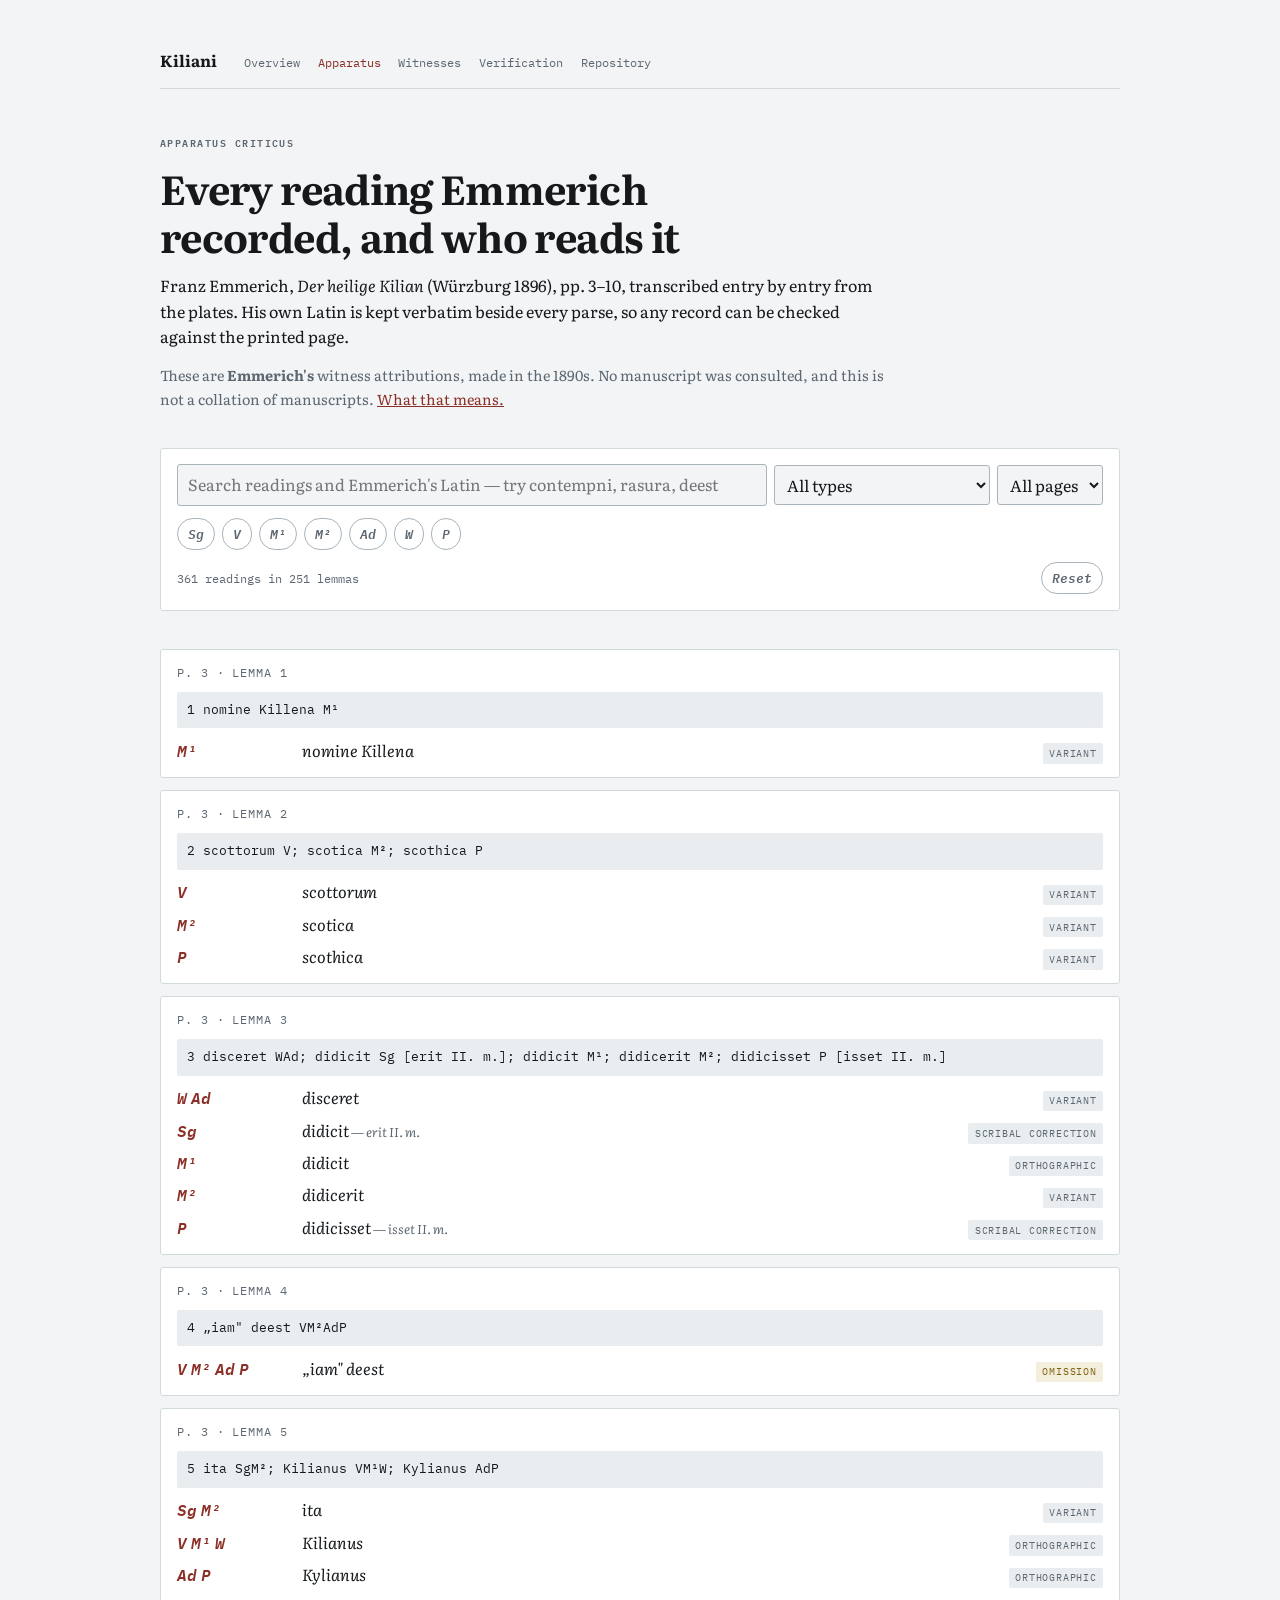
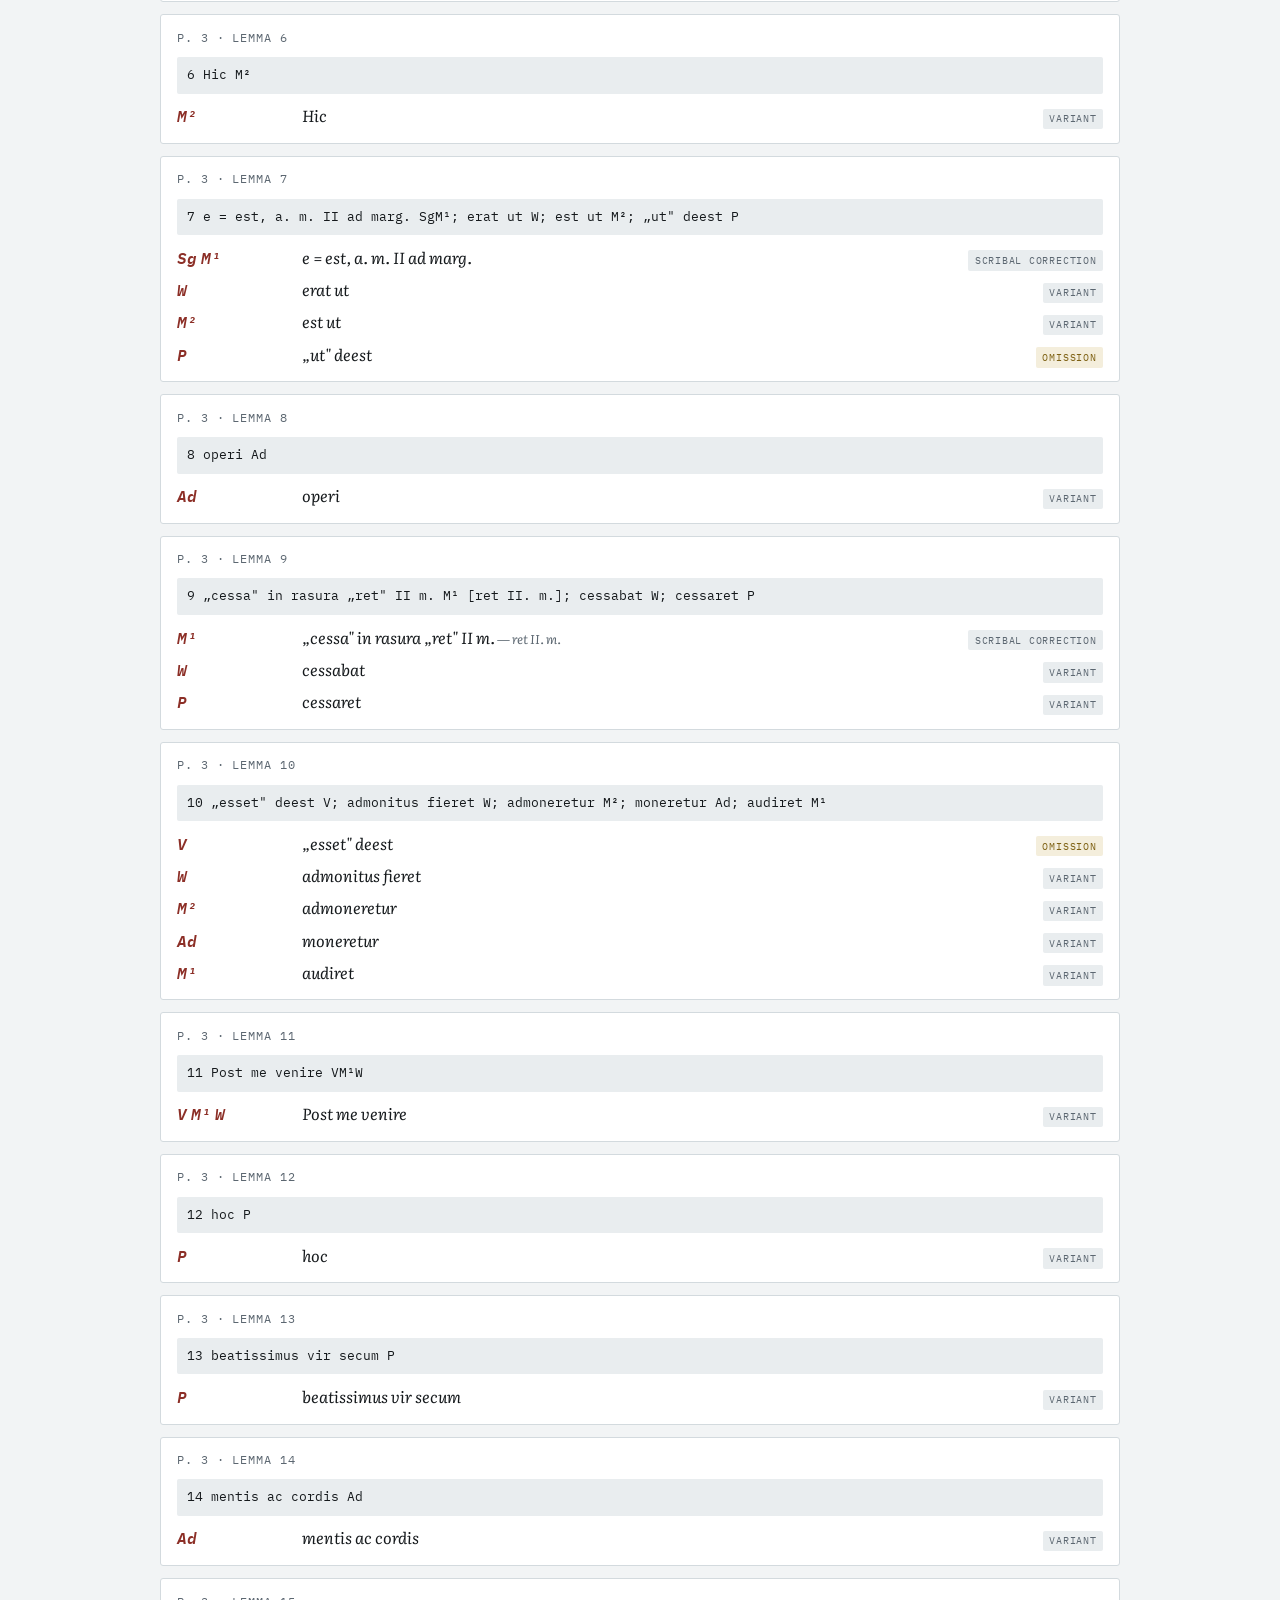
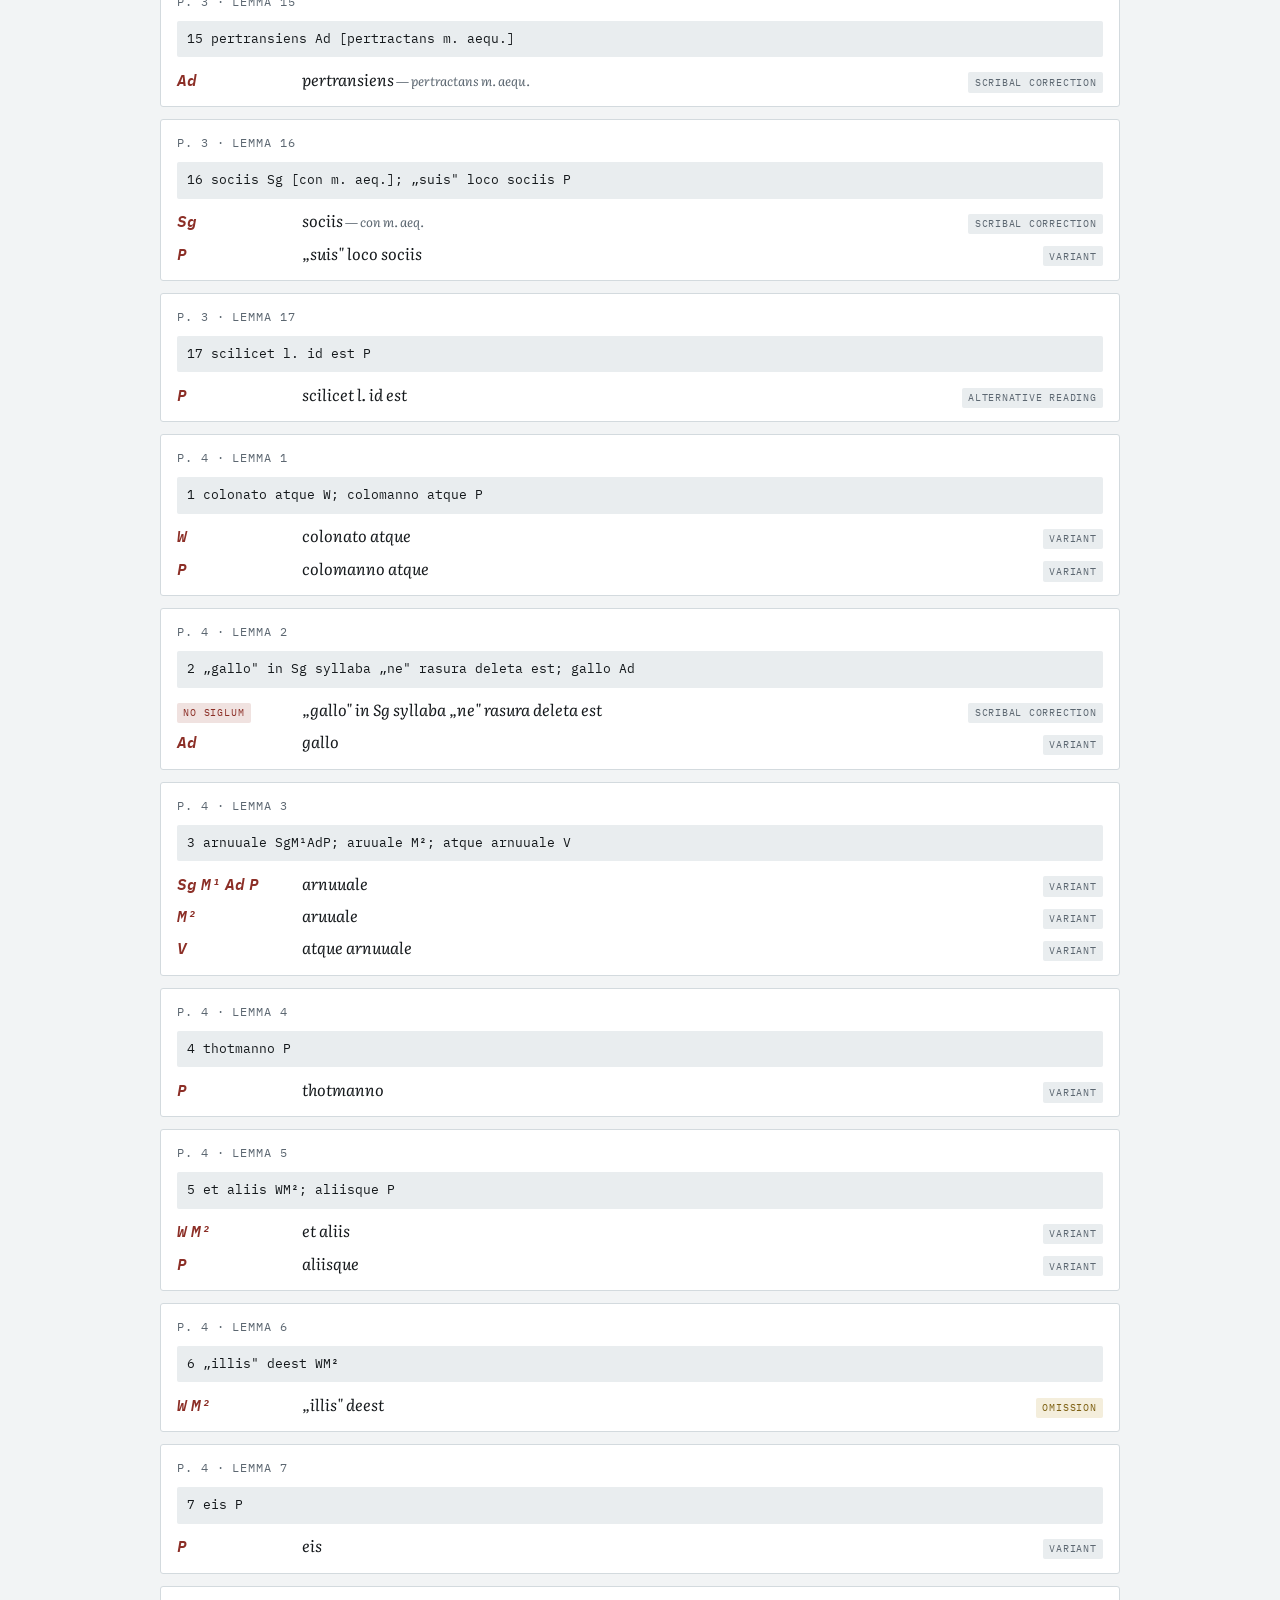
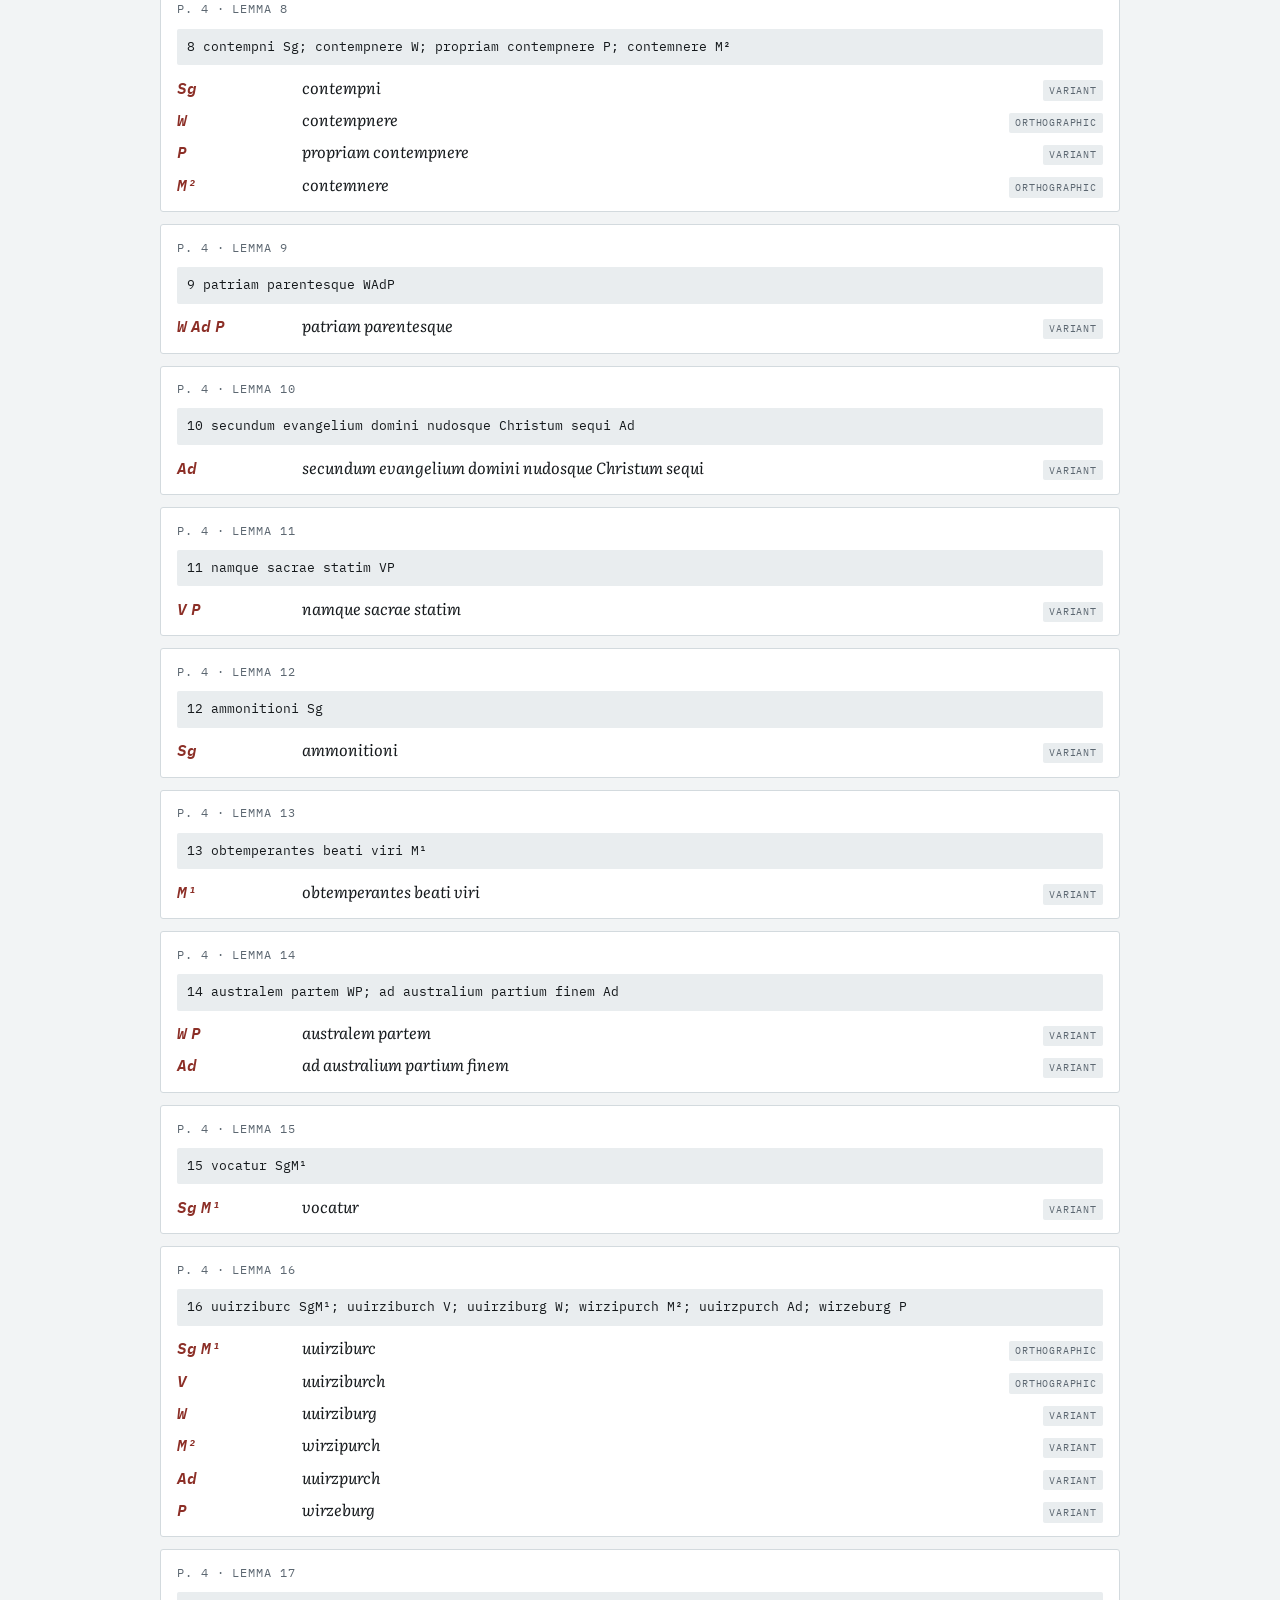
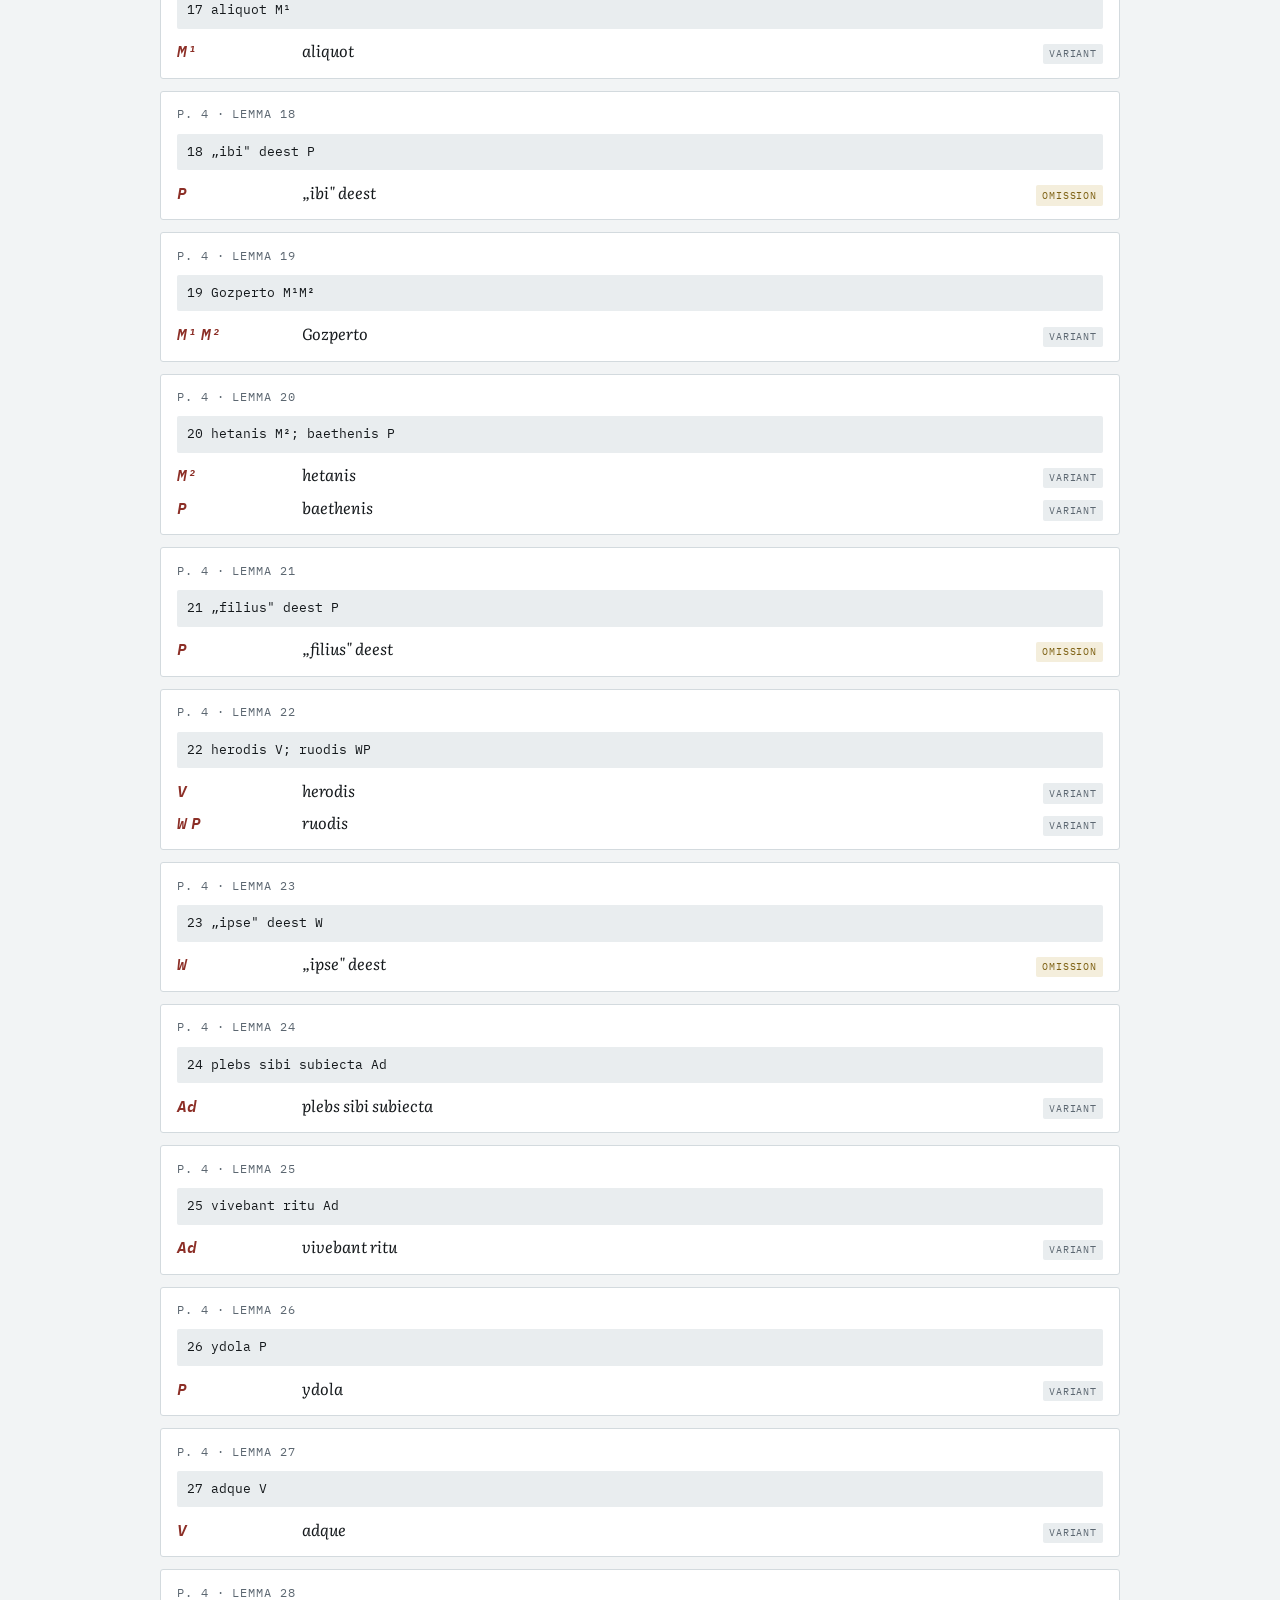
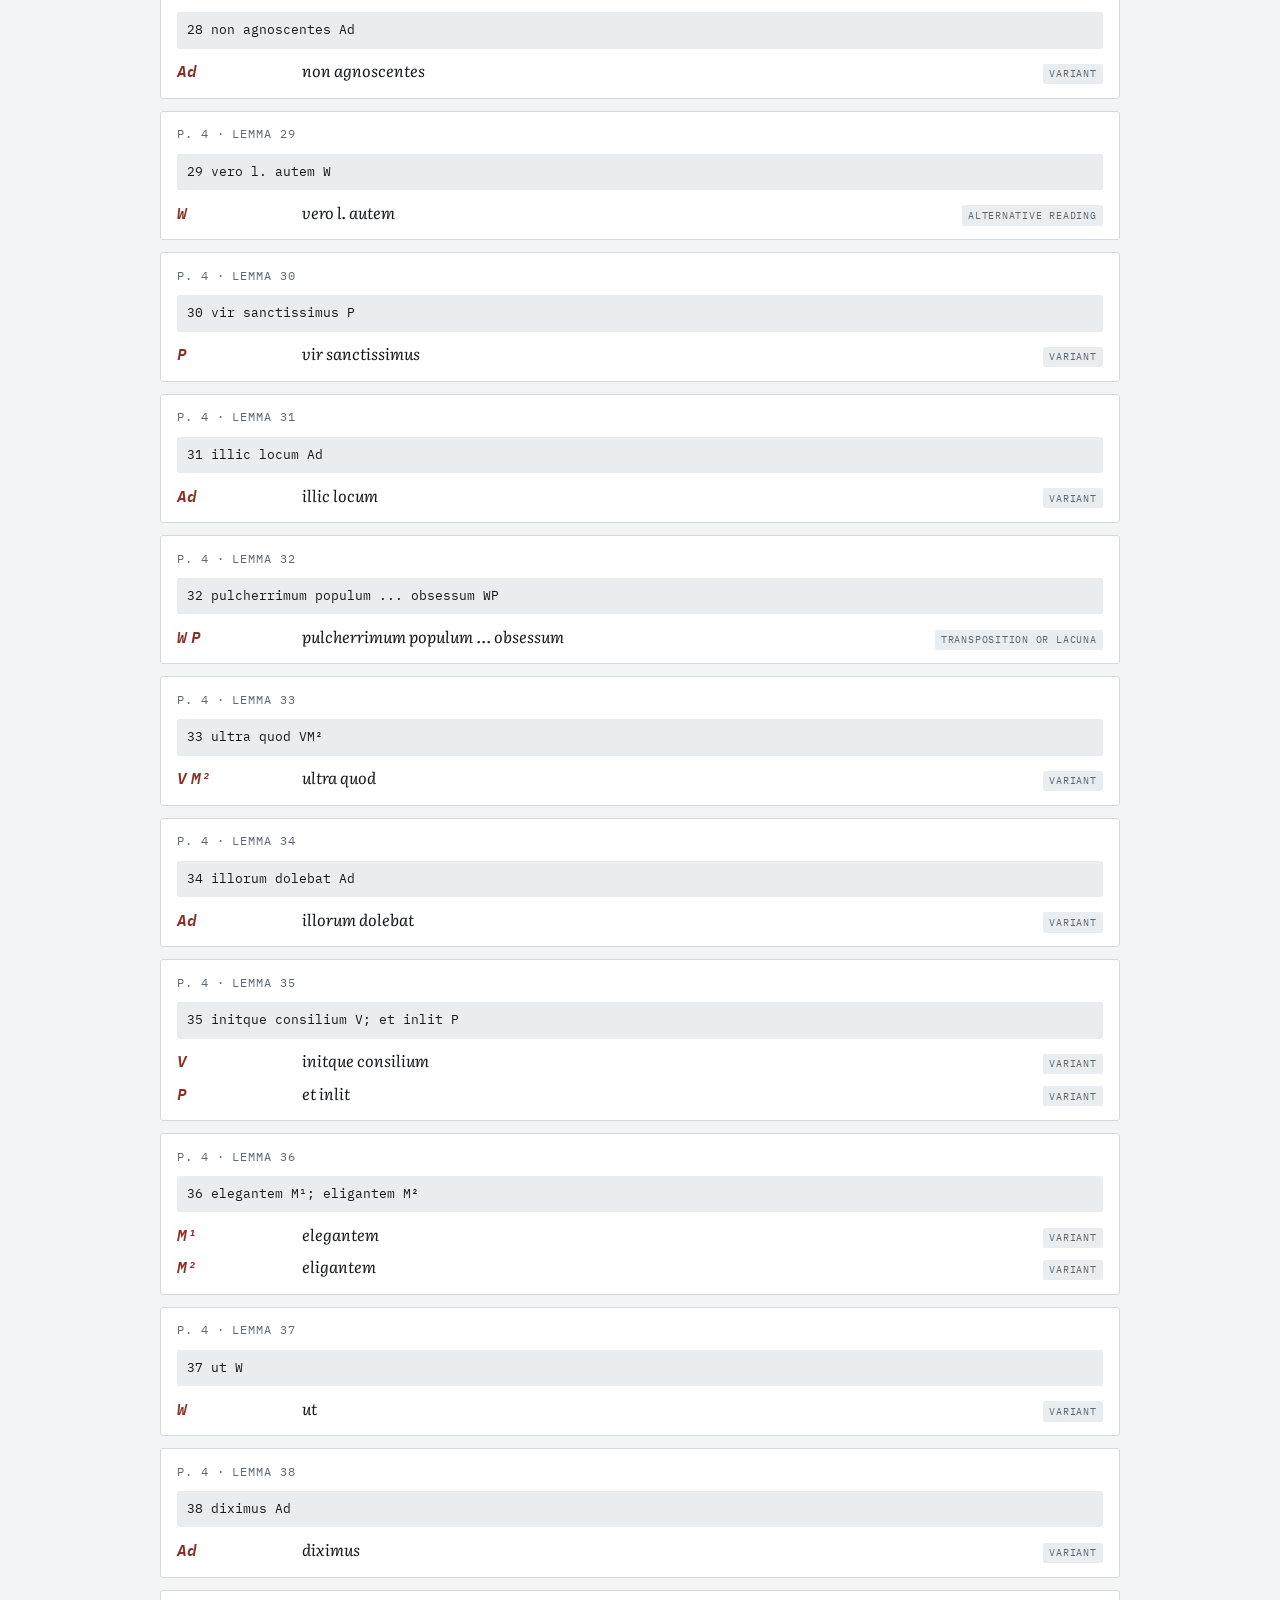
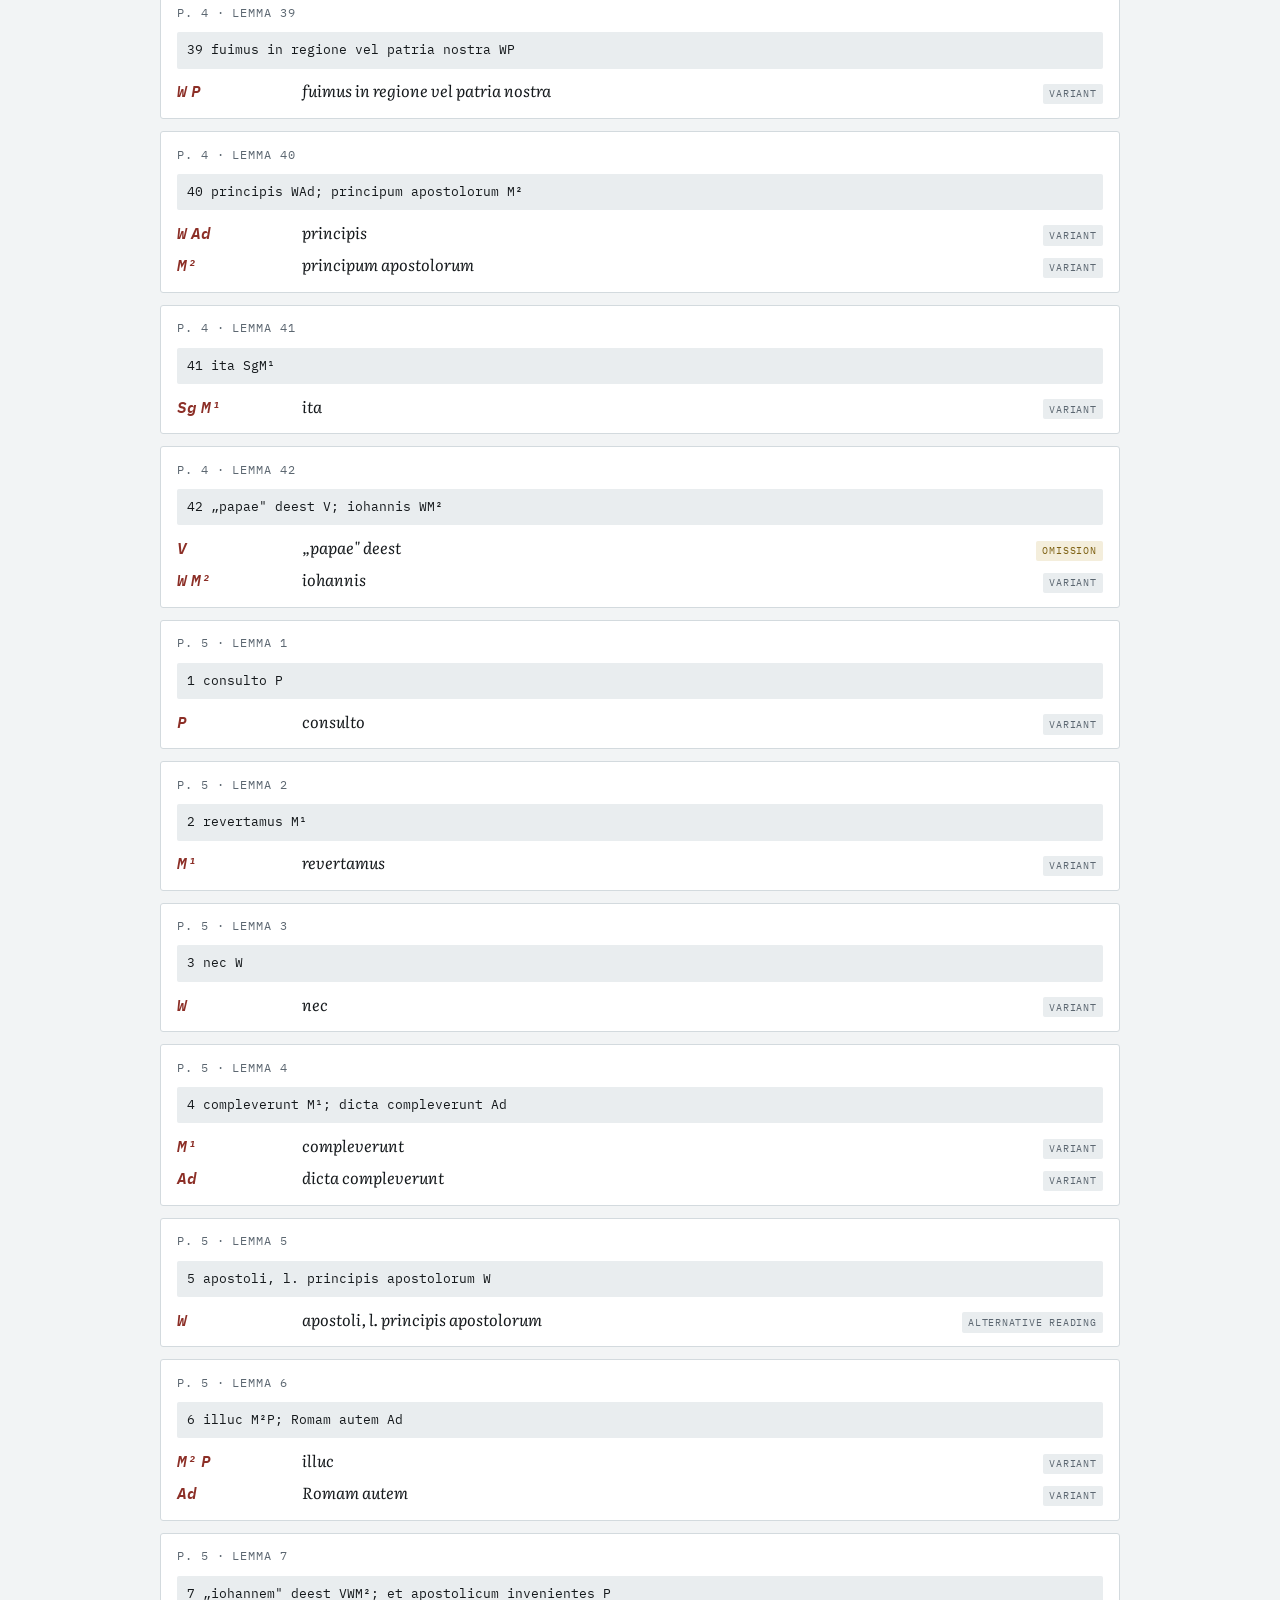
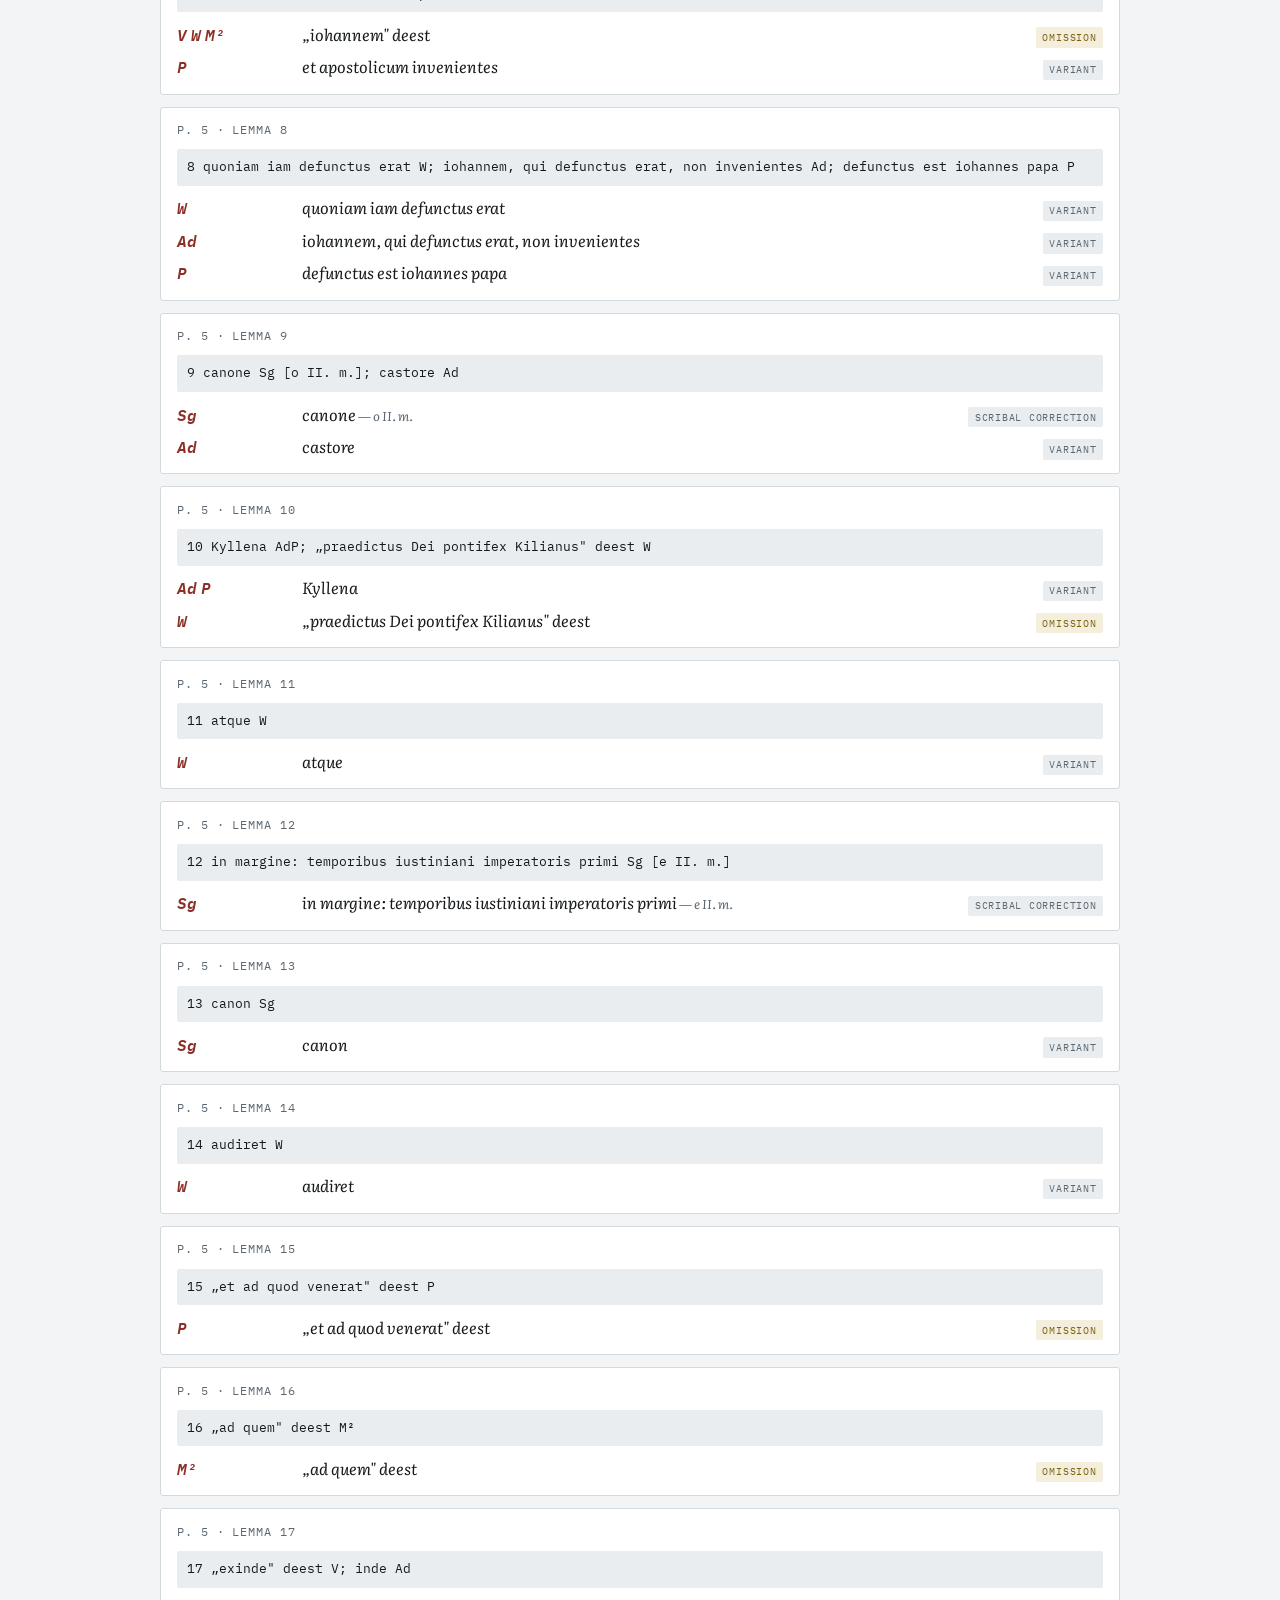
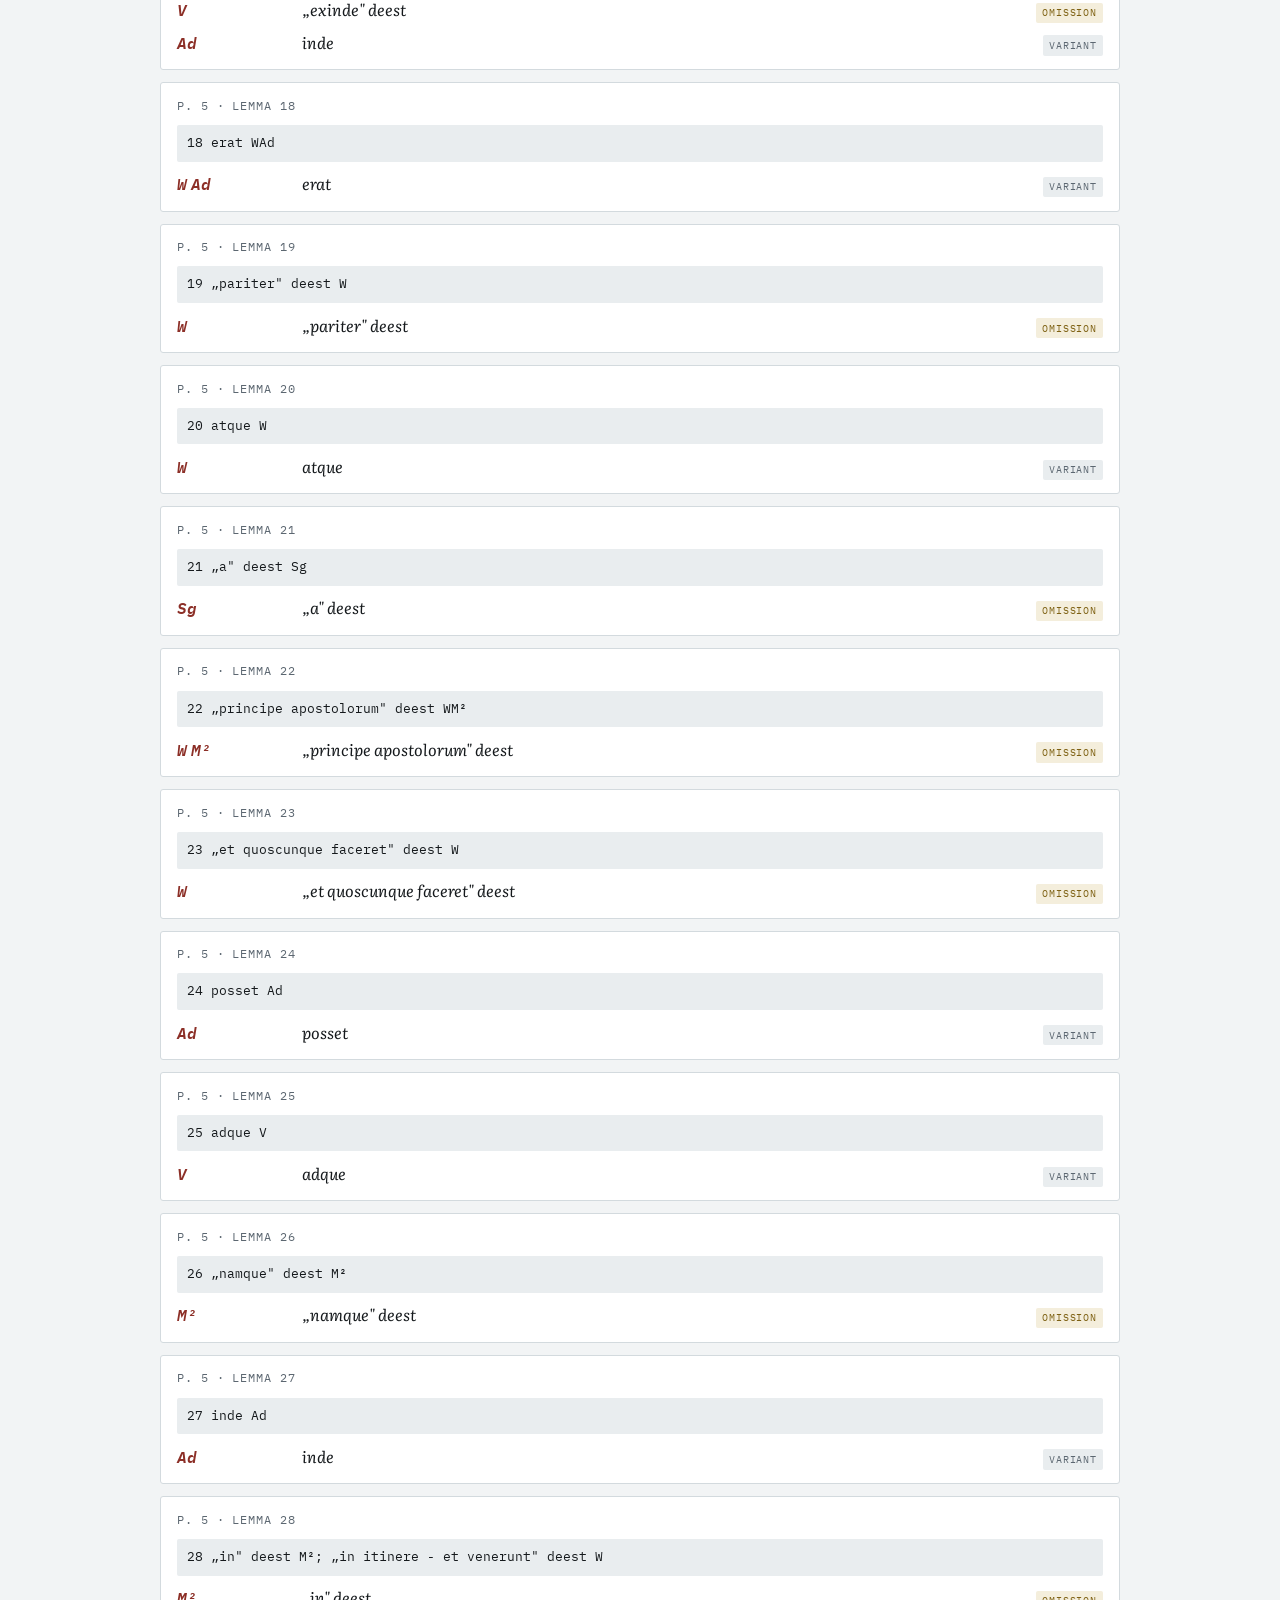
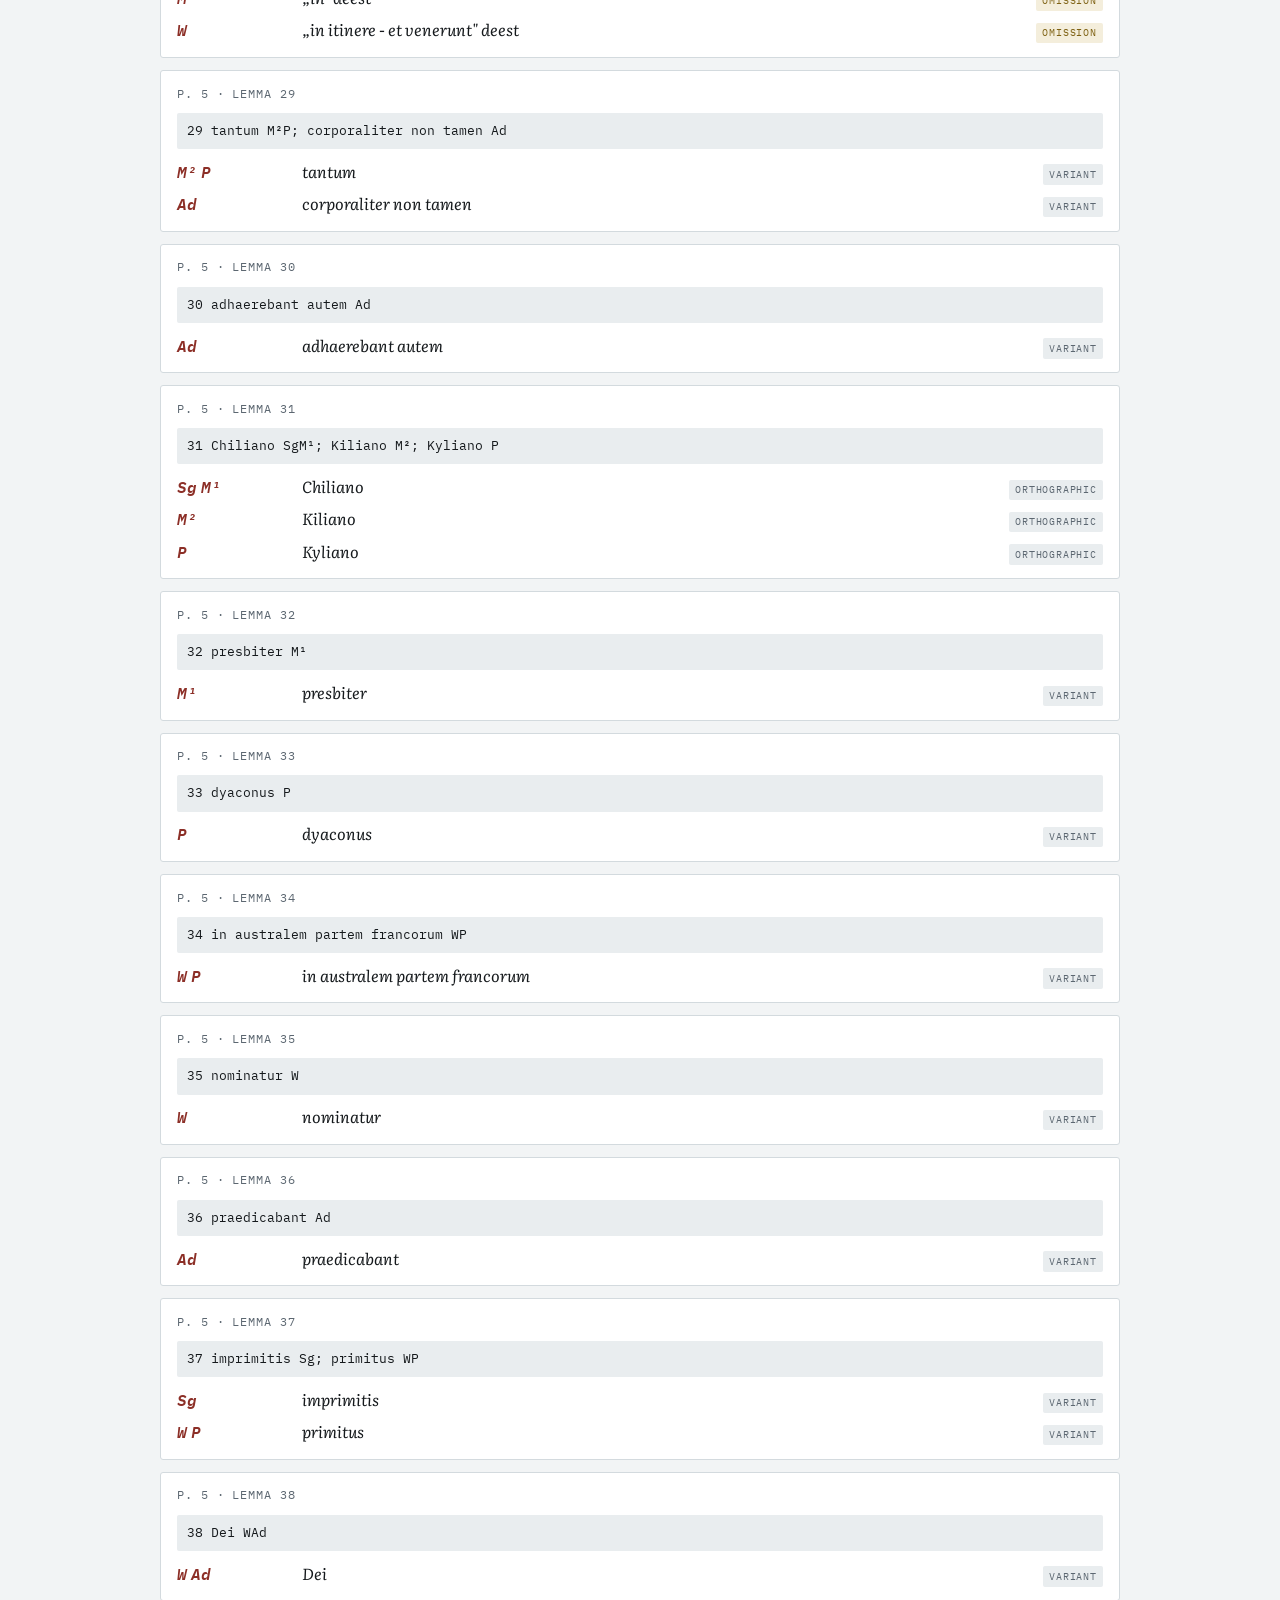
==== docs/collation.html @ cd892b12 "Add a GitHub Pages site: the apparatus as an instrument, not a file docs/ is a static site, no build" ====
<!doctype html>
<html lang="en"><head>
<meta charset="utf-8">
<meta name="viewport" content="width=device-width,initial-scale=1,viewport-fit=cover">
<link rel="stylesheet" href="https://fonts.googleapis.com/css2?family=Literata:ital,opsz,wght@0,7..72,400;0,7..72,600;0,7..72,700;1,7..72,400;1,7..72,600&family=IBM+Plex+Mono:ital,wght@0,400;0,500;0,600;1,400&display=swap">
<link rel="stylesheet" href="assets/kiliani.css">
<title>Apparatus criticus — Passio minor Kiliani</title>
<meta name="description" content="Emmerich's 1896 apparatus to the Passio minor Kiliani: 251 lemma entries and 361 readings, searchable and filterable by witness.">
<style>
  .lemma{background:var(--surface);border:1px solid var(--rule);border-radius:3px;
    padding:.85rem 1rem;display:flex;flex-direction:column;gap:.6rem;min-width:0}
  .lemma > .head{display:flex;flex-wrap:wrap;gap:.5rem 1rem;align-items:baseline}
  .loc{font-family:var(--mono);font-size:.72rem;letter-spacing:.08em;text-transform:uppercase;
    color:var(--muted);white-space:nowrap}
  .verbatim{font-family:var(--mono);font-size:.8rem;line-height:1.6;background:var(--sunk);
    padding:.5rem .65rem;border-radius:2px;overflow-x:auto;white-space:pre-wrap;word-break:break-word}
  .rdgs{display:flex;flex-direction:column;gap:.4rem}
  .rdg{display:grid;grid-template-columns:7rem 1fr auto;gap:.3rem .8rem;align-items:baseline;min-width:0}
  @media (max-width:560px){.rdg{grid-template-columns:1fr;gap:.15rem}}
  .rdg .w{display:flex;flex-wrap:wrap;gap:.25rem}
  .rdg .w a{text-decoration:none}
  .rdg .t{font-style:italic;min-width:0;overflow-wrap:anywhere}
  .badge{font-family:var(--mono);font-size:.6rem;letter-spacing:.08em;text-transform:uppercase;
    padding:.15rem .4rem;border-radius:2px;background:var(--sunk);color:var(--muted);white-space:nowrap}
  .badge.omission{background:var(--open-soft);color:var(--open)}
  .badge.unparsed{background:var(--siglum-soft);color:var(--siglum)}
  .marg{font-size:.8rem;color:var(--muted);font-style:italic}
  .results{display:flex;flex-direction:column;gap:.75rem}
  .count{font-family:var(--mono);font-size:.78rem;color:var(--muted)}
  mark{background:var(--siglum-soft);color:inherit;border-radius:2px;padding:0 .1em}
  .empty{padding:2rem 0;color:var(--muted);text-align:center}
</style>
</head><body>
<div class="wrap">
<nav class="site">
  <a class="brand" href="./">Kiliani</a>
  <a href="./">Overview</a>
  <a href="collation.html" aria-current="page">Apparatus</a>
  <a href="witnesses.html">Witnesses</a>
  <a href="verification.html">Verification</a>
  <a href="https://github.com/nicholaskouns-create/Kiliani">Repository</a>
</nav>

<header class="col" style="display:flex;flex-direction:column;gap:.8rem">
  <p class="lbl">Apparatus criticus</p>
  <h1>Every reading Emmerich recorded, and who reads it</h1>
  <p>Franz Emmerich, <em>Der heilige Kilian</em> (Würzburg 1896), pp. 3–10, transcribed
     entry by entry from the plates. His own Latin is kept verbatim beside every parse,
     so any record can be checked against the printed page.</p>
  <p class="muted" style="font-size:.9rem">These are <strong>Emmerich's</strong> witness
     attributions, made in the 1890s. No manuscript was consulted, and this is not a
     collation of manuscripts. <a href="verification.html">What that means.</a></p>
</header>

<div class="controls">
  <div class="row">
    <input type="search" id="q" placeholder="Search readings and Emmerich's Latin — try contempni, rasura, deest" aria-label="Search readings">
    <select id="type" aria-label="Filter by reading type"><option value="">All types</option></select>
    <select id="page" aria-label="Filter by page"><option value="">All pages</option></select>
  </div>
  <div class="row" id="wits" role="group" aria-label="Filter by witness"></div>
  <div class="row" style="justify-content:space-between">
    <span class="count" id="count">loading…</span>
    <button class="chip" id="reset" aria-pressed="false">Reset</button>
  </div>
</div>

<section>
  <div class="results" id="out"></div>
</section>

<footer>
  <p>Sigla: <span class="sg">Sg</span> St Gallen 566 · <span class="sg">V</span> Vienna 552 ·
     <span class="sg">M¹</span> Clm 4585 · <span class="sg">M²</span> Clm 4332 ·
     <span class="sg">Ad</span> Admont 412 · <span class="sg">W</span> Würzburg M.p.th.f. 64 ·
     <span class="sg">P</span> Pommersfelden 2896.</p>
  <p>Emmerich's conventions, as written: <code>„x"</code> a quoted lemma · <em>deest</em>
     is absent from · <em>l.</em> legitur or loco · <em>II. m.</em> a second hand ·
     <em>in rasura</em> over an erasure · <em>m. aeq.</em> by a contemporary hand.</p>
  <p><a href="data/variants.json">variants.json</a> ·
     <a href="data/variants.csv">variants.csv</a> ·
     <a href="data/apparatus_tei.xml">TEI</a></p>
</footer>
</div>

<script>
const LAB={Sg:"Sg",V:"V",M1:"M¹",M2:"M²",Ad:"Ad",W:"W",P:"P"};
const ORDER=["Sg","V","M1","M2","Ad","W","P"];
const el=id=>document.getElementById(id);
let DATA=[], GROUPS=[], active=new Set();

const esc=s=>String(s??"").replace(/[&<>"]/g,c=>({"&":"&amp;","<":"&lt;",">":"&gt;",'"':"&quot;"}[c]));
function hi(s,q){ s=esc(s); if(!q) return s;
  try{ return s.replace(new RegExp("("+q.replace(/[.*+?^${}()|[\]\\]/g,"\\$&")+")","gi"),"<mark>$1</mark>"); }
  catch(e){ return s; } }

fetch("data/variants.json").then(r=>r.json()).then(d=>{
  DATA=d;
  const g=new Map();
  for(const v of d){ const k=v.page_printed+"|"+v.lemma_no;
    if(!g.has(k)) g.set(k,{page:v.page_printed,lemma:v.lemma_no,verbatim:v.verbatim,rdgs:[]});
    g.get(k).rdgs.push(v); }
  GROUPS=[...g.values()].sort((a,b)=>a.page-b.page||
    (parseInt(a.lemma)||0)-(parseInt(b.lemma)||0)||String(a.lemma).localeCompare(String(b.lemma)));

  el("wits").innerHTML=ORDER.map(w=>
    `<button class="chip" data-w="${w}" aria-pressed="false">${LAB[w]}</button>`).join("");
  const types=[...new Set(d.map(v=>v.type))].sort();
  el("type").insertAdjacentHTML("beforeend",
    types.map(t=>`<option value="${esc(t)}">${esc(t.replace(/_/g," "))}</option>`).join(""));
  const pages=[...new Set(d.map(v=>v.page_printed))].sort((a,b)=>a-b);
  el("page").insertAdjacentHTML("beforeend",
    pages.map(p=>`<option value="${p}">p. ${p}</option>`).join(""));
  render();
}).catch(e=>{ el("out").innerHTML=
  '<p class="empty">The apparatus data could not be loaded. It is still downloadable at '+
  '<a href="data/variants.json">variants.json</a>.</p>'; el("count").textContent=""; });

function matches(v,q,type,page){
  if(type && v.type!==type) return false;
  if(page && String(v.page_printed)!==page) return false;
  if(active.size && !v.witnesses.some(w=>active.has(w))) return false;
  if(q){ const h=(v.reading+" "+v.verbatim+" "+(v.marginal_note||"")).toLowerCase();
    if(!h.includes(q.toLowerCase())) return false; }
  return true;
}

function render(){
  const q=el("q").value.trim(), type=el("type").value, page=el("page").value;
  let shownR=0, out=[];
  for(const g of GROUPS){
    const keep=g.rdgs.filter(v=>matches(v,q,type,page));
    if(!keep.length) continue;
    shownR+=keep.length;
    out.push(`<article class="lemma">
      <div class="head"><span class="loc">p. ${g.page} · lemma ${esc(g.lemma)}</span></div>
      <div class="verbatim">${hi(g.verbatim,q)}</div>
      <div class="rdgs">${keep.map(v=>`
        <div class="rdg">
          <span class="w">${v.witnesses.length
            ? v.witnesses.map(w=>`<a class="sg" href="witnesses.html#${w}">${LAB[w]||w}</a>`).join("")
            : '<span class="badge unparsed">no siglum</span>'}</span>
          <span class="t">${v.reading?hi(v.reading,q):'<span class="muted">—</span>'}${
            v.marginal_note?`<span class="marg"> — ${hi(v.marginal_note,q)}</span>`:""}</span>
          <span class="badge ${esc(v.type)}">${esc(v.type.replace(/_/g," "))}</span>
        </div>`).join("")}</div>
    </article>`);
  }
  el("out").innerHTML=out.length?out.join(""):
    '<p class="empty">No reading matches those filters.</p>';
  const all = shownR===DATA.length && out.length===GROUPS.length;
  el("count").textContent = all
    ? `${DATA.length} readings in ${GROUPS.length} lemmas`
    : `${shownR} reading${shownR===1?"":"s"} in ${out.length} lemma${out.length===1?"":"s"} — of ${DATA.length} in ${GROUPS.length}`;
}

el("q").addEventListener("input",render);
el("type").addEventListener("change",render);
el("page").addEventListener("change",render);
el("wits").addEventListener("click",e=>{
  const b=e.target.closest("[data-w]"); if(!b) return;
  const w=b.dataset.w;
  if(active.has(w)){active.delete(w);b.setAttribute("aria-pressed","false");}
  else{active.add(w);b.setAttribute("aria-pressed","true");}
  render();
});
el("reset").addEventListener("click",()=>{
  el("q").value="";el("type").value="";el("page").value="";active.clear();
  document.querySelectorAll("[data-w]").forEach(b=>b.setAttribute("aria-pressed","false"));
  render();
});
</script>
</body></html>
---- docs/assets/kiliani.css ----
/* Kiliani — shared tokens.
   Slate neutrals against oxblood: a cool modern apparatus over warm old material.
   Sigla carry the accent wherever they appear, so a manuscript always reads as a
   different class of token than prose. */
:root{
  --paper:#F2F4F5; --surface:#FFFFFF; --sunk:#E9EDEF;
  --ink:#15191C; --muted:#5C6771; --rule:#D3DADE; --rule-strong:#A9B4BB;
  --siglum:#8C2F27; --siglum-soft:#F0E2E0; --open:#7E6113; --open-soft:#F4EEDC;
  --serif:"Literata",Iowan Old Style,Palatino,Georgia,serif;
  --mono:"IBM Plex Mono",ui-monospace,SFMono-Regular,Menlo,Consolas,monospace;
  --gut:max(16px,env(safe-area-inset-left,0px));
  color-scheme:light;
}
@media (prefers-color-scheme:dark){:root:not([data-theme="light"]){
  --paper:#0E1215; --surface:#161C20; --sunk:#1B2328;
  --ink:#DCE3E7; --muted:#8B99A3; --rule:#263037; --rule-strong:#3A474F;
  --siglum:#E29286; --siglum-soft:#2E1E1C; --open:#D7AC48; --open-soft:#2B2414;
  color-scheme:dark}}
:root[data-theme="dark"]{
  --paper:#0E1215; --surface:#161C20; --sunk:#1B2328;
  --ink:#DCE3E7; --muted:#8B99A3; --rule:#263037; --rule-strong:#3A474F;
  --siglum:#E29286; --siglum-soft:#2E1E1C; --open:#D7AC48; --open-soft:#2B2414;
  color-scheme:dark}

*{box-sizing:border-box}
html,body{margin:0}
body{background:var(--paper);color:var(--ink);font-family:var(--serif);
  font-size:1rem;line-height:1.62;-webkit-font-smoothing:antialiased;
  padding-left:var(--gut);padding-right:max(16px,env(safe-area-inset-right,0px));
  padding-block:clamp(1.5rem,4vw,3rem)}
.wrap{max-width:60rem;margin:0 auto;display:flex;flex-direction:column;gap:2.4rem;min-width:0}
.col{max-width:46rem}
h1,h2,h3{margin:0;text-wrap:balance;line-height:1.2}
h1{font-size:clamp(1.8rem,5vw,2.5rem);font-weight:700;letter-spacing:-.016em}
h2{font-size:clamp(1.15rem,3vw,1.38rem);font-weight:600}
h3{font-size:1rem;font-weight:600}
p,ul,ol{margin:0}
a{color:var(--siglum)}
code,.mono{font-family:var(--mono);font-size:.86em}
code{background:var(--sunk);padding:.1em .34em;border-radius:2px}
.sg{font-family:var(--mono);font-weight:600;font-style:italic;color:var(--siglum);white-space:nowrap}
.lbl{font-family:var(--mono);font-size:.655rem;font-weight:600;letter-spacing:.14em;
  text-transform:uppercase;color:var(--muted)}
.num{font-variant-numeric:tabular-nums;font-family:var(--mono);font-size:.88rem}
.muted{color:var(--muted)}

nav.site{display:flex;flex-wrap:wrap;gap:.3rem 1.1rem;align-items:baseline;
  border-bottom:1px solid var(--rule);padding-bottom:.9rem;margin-bottom:.4rem}
nav.site a{font-family:var(--mono);font-size:.78rem;text-decoration:none;color:var(--muted)}
nav.site a:hover,nav.site a[aria-current]{color:var(--siglum)}
nav.site .brand{font-family:var(--serif);font-weight:700;font-size:1rem;color:var(--ink);
  margin-right:.6rem;font-style:normal}

section{display:flex;flex-direction:column;gap:1rem;min-width:0}
.scroll{overflow-x:auto;-webkit-overflow-scrolling:touch;min-width:0}
table{border-collapse:collapse;width:100%;min-width:20rem;font-size:.93rem}
th,td{text-align:left;padding:.55rem .7rem;border-bottom:1px solid var(--rule);vertical-align:top}
thead th{font-family:var(--mono);font-size:.64rem;font-weight:600;letter-spacing:.12em;
  text-transform:uppercase;color:var(--muted);border-bottom:1px solid var(--rule-strong);white-space:nowrap}
td:first-child,th:first-child{padding-left:0}
tbody tr:last-child td{border-bottom:0}

.note{background:var(--surface);border:1px solid var(--rule);border-radius:3px;
  padding:1rem 1.1rem;display:flex;flex-direction:column;gap:.7rem}
.caution{background:var(--open-soft);border:1px solid var(--open);border-left-width:3px;
  border-radius:3px;padding:1rem 1.1rem;display:flex;flex-direction:column;gap:.7rem}
.caution .lbl{color:var(--open)}

.cards{display:grid;grid-template-columns:repeat(auto-fit,minmax(15rem,1fr));gap:1rem}
.card{background:var(--surface);border:1px solid var(--rule);border-radius:3px;
  padding:1.05rem 1.1rem;display:flex;flex-direction:column;gap:.45rem;min-width:0;
  text-decoration:none;color:inherit}
.card:hover{border-color:var(--siglum)}
.card h3{color:var(--siglum)}
.card p{font-size:.9rem;color:var(--muted)}

button,select,input{font:inherit;color:inherit}
.chip{font-family:var(--mono);font-size:.8rem;font-weight:600;font-style:italic;
  padding:.3rem .62rem;border-radius:999px;border:1px solid var(--rule-strong);
  background:transparent;color:var(--muted);cursor:pointer}
.chip[aria-pressed="true"]{background:var(--siglum-soft);border-color:var(--siglum);color:var(--siglum)}
.chip:focus-visible,a:focus-visible,button:focus-visible,input:focus-visible,select:focus-visible{
  outline:2px solid var(--siglum);outline-offset:2px}
.controls{display:flex;flex-direction:column;gap:.75rem;background:var(--surface);
  border:1px solid var(--rule);border-radius:3px;padding:.95rem 1rem;position:sticky;
  top:env(safe-area-inset-top,0px);z-index:5}
.row{display:flex;flex-wrap:wrap;gap:.45rem;align-items:center;min-width:0}
input[type=search]{flex:1 1 12rem;min-width:0;padding:.42rem .6rem;border-radius:3px;
  border:1px solid var(--rule-strong);background:var(--paper)}
select{padding:.4rem .5rem;border-radius:3px;border:1px solid var(--rule-strong);background:var(--paper)}
footer{border-top:1px solid var(--rule);padding-top:1.2rem;font-size:.85rem;color:var(--muted);
  display:flex;flex-direction:column;gap:.4rem}
@media (prefers-reduced-motion:reduce){*{animation:none!important;transition:none!important}}
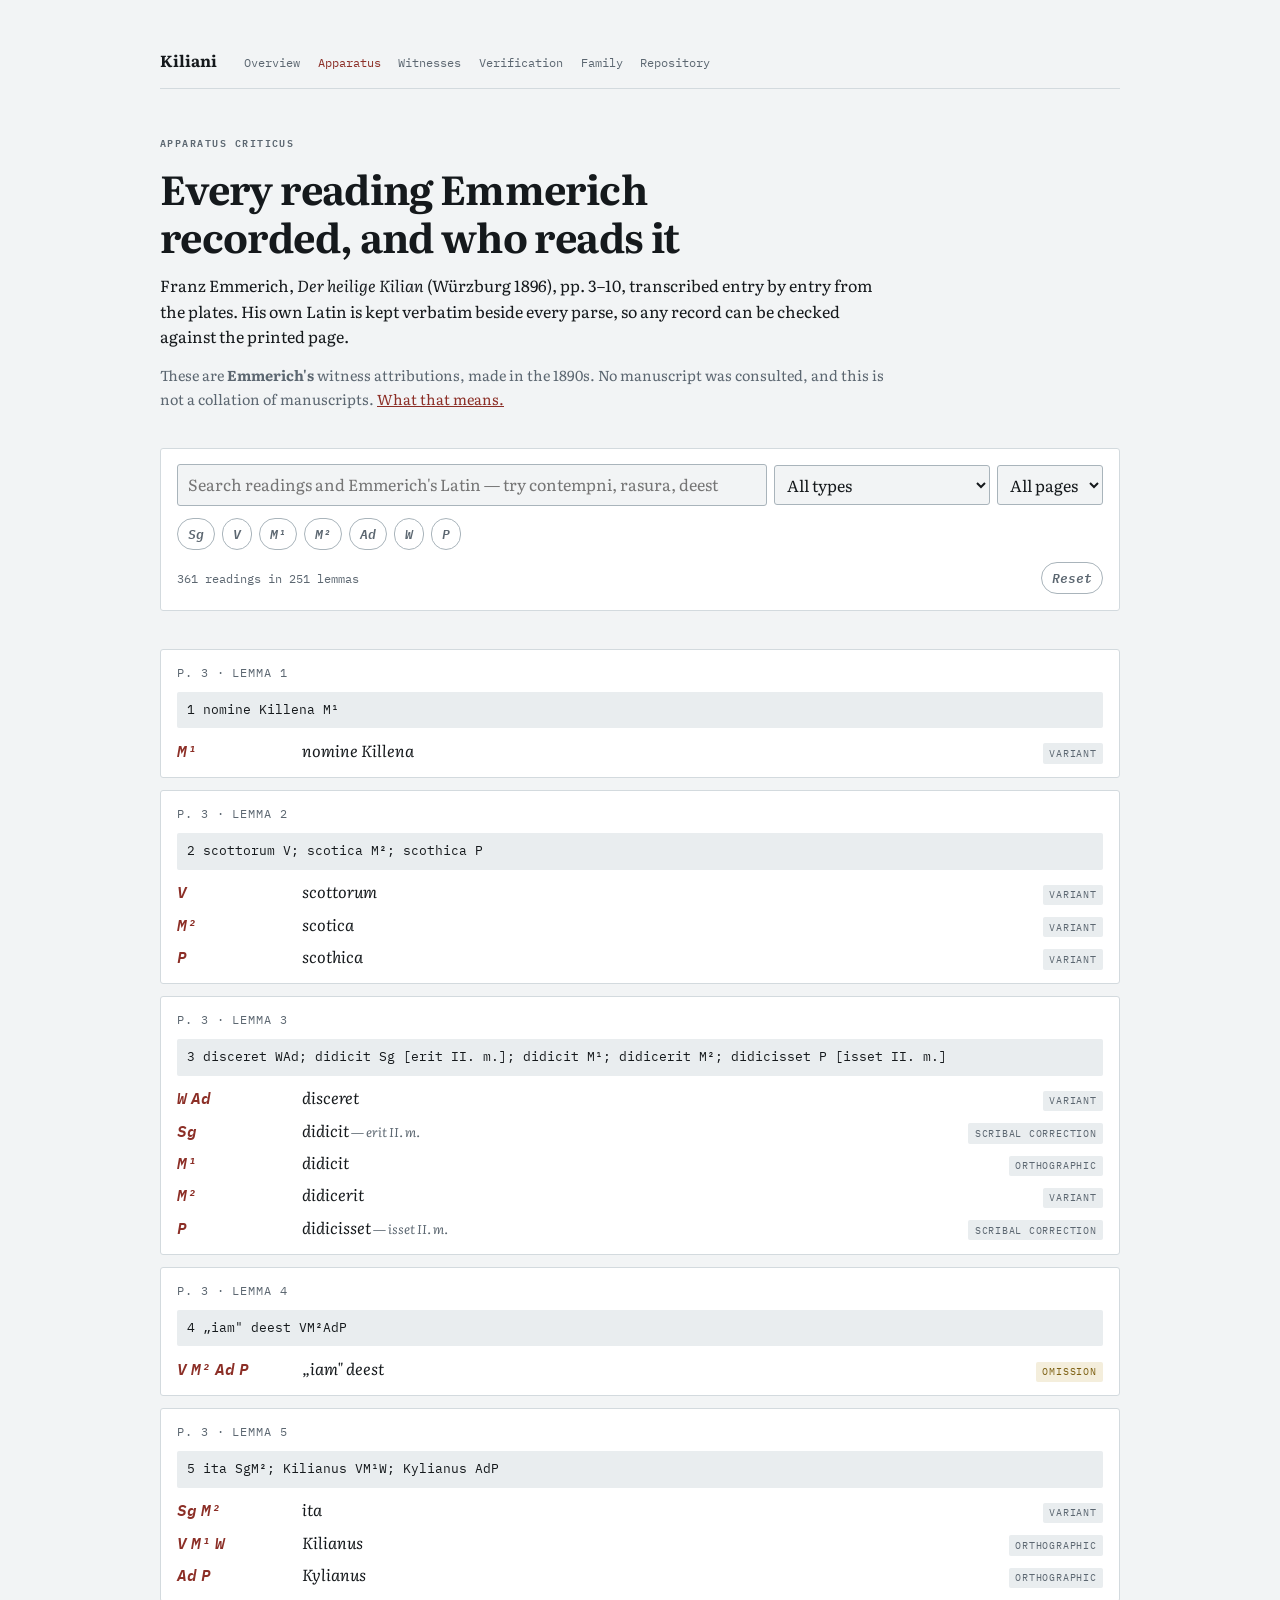
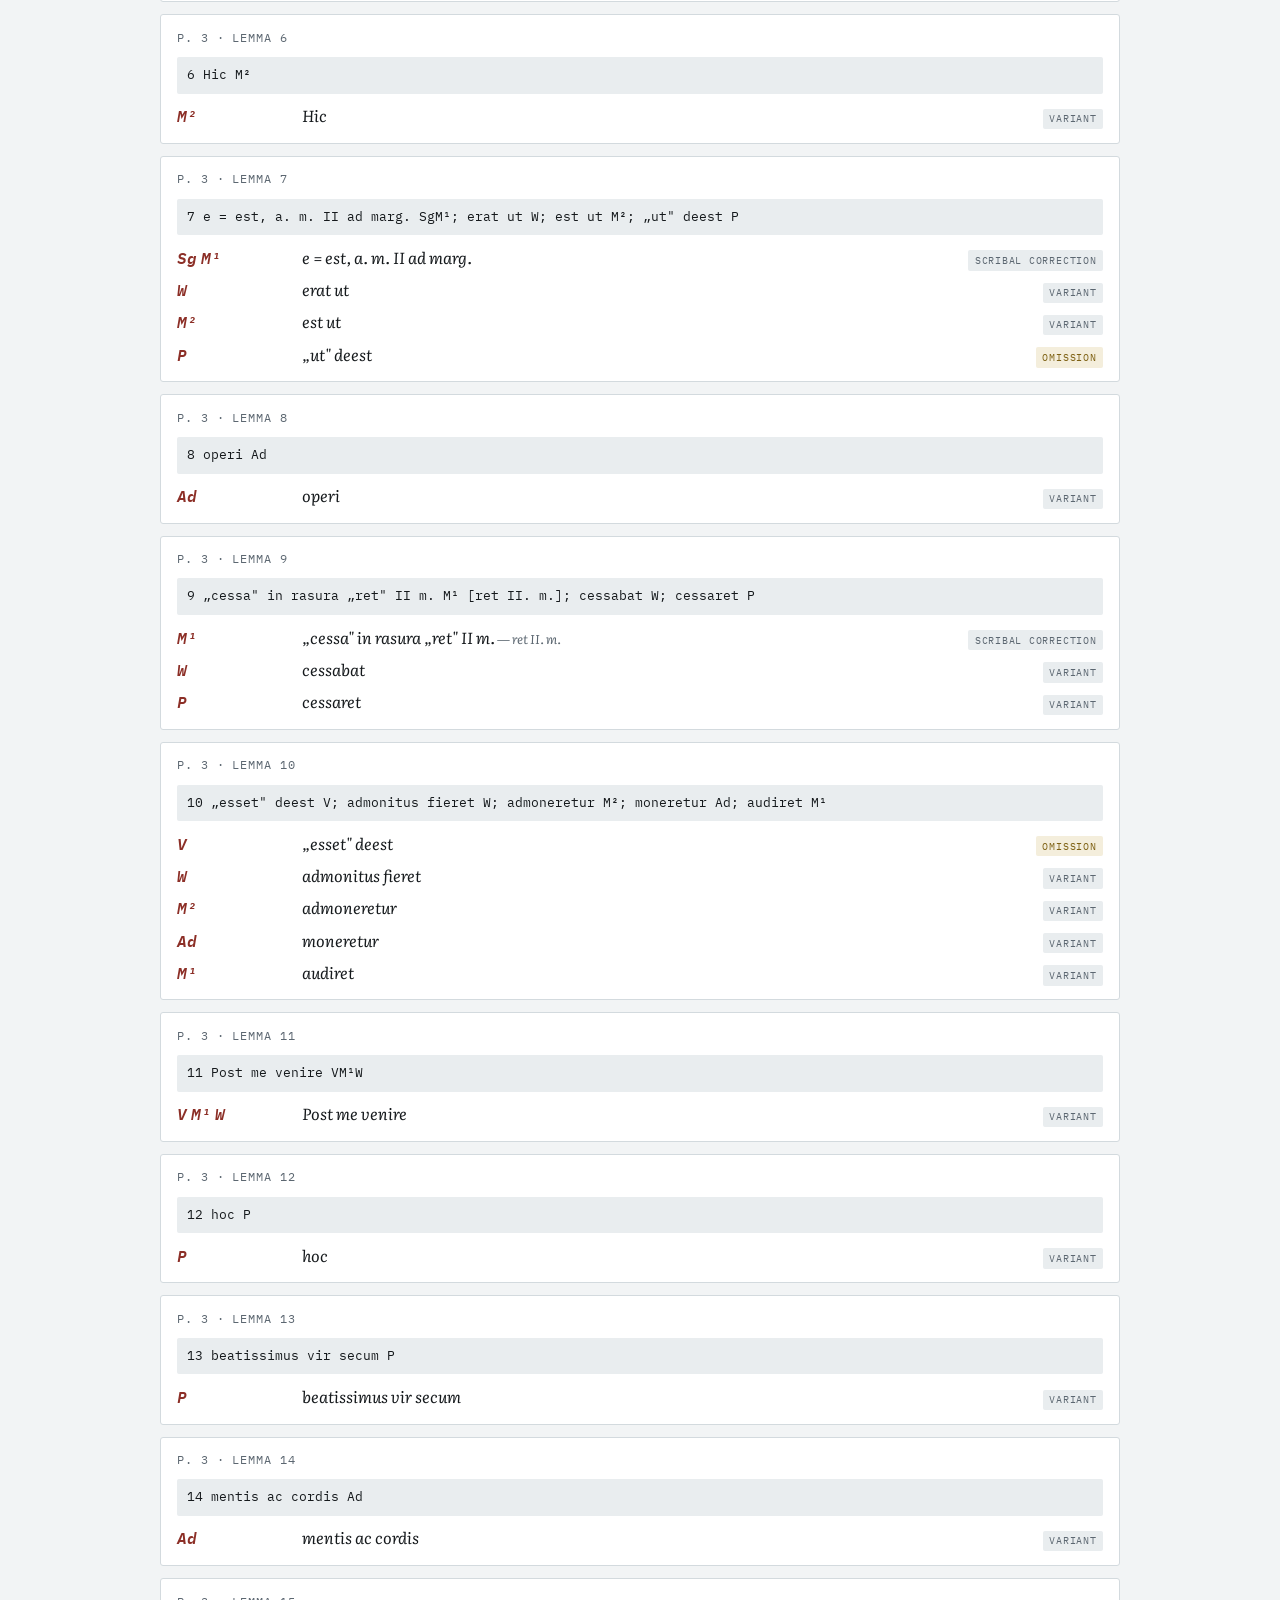
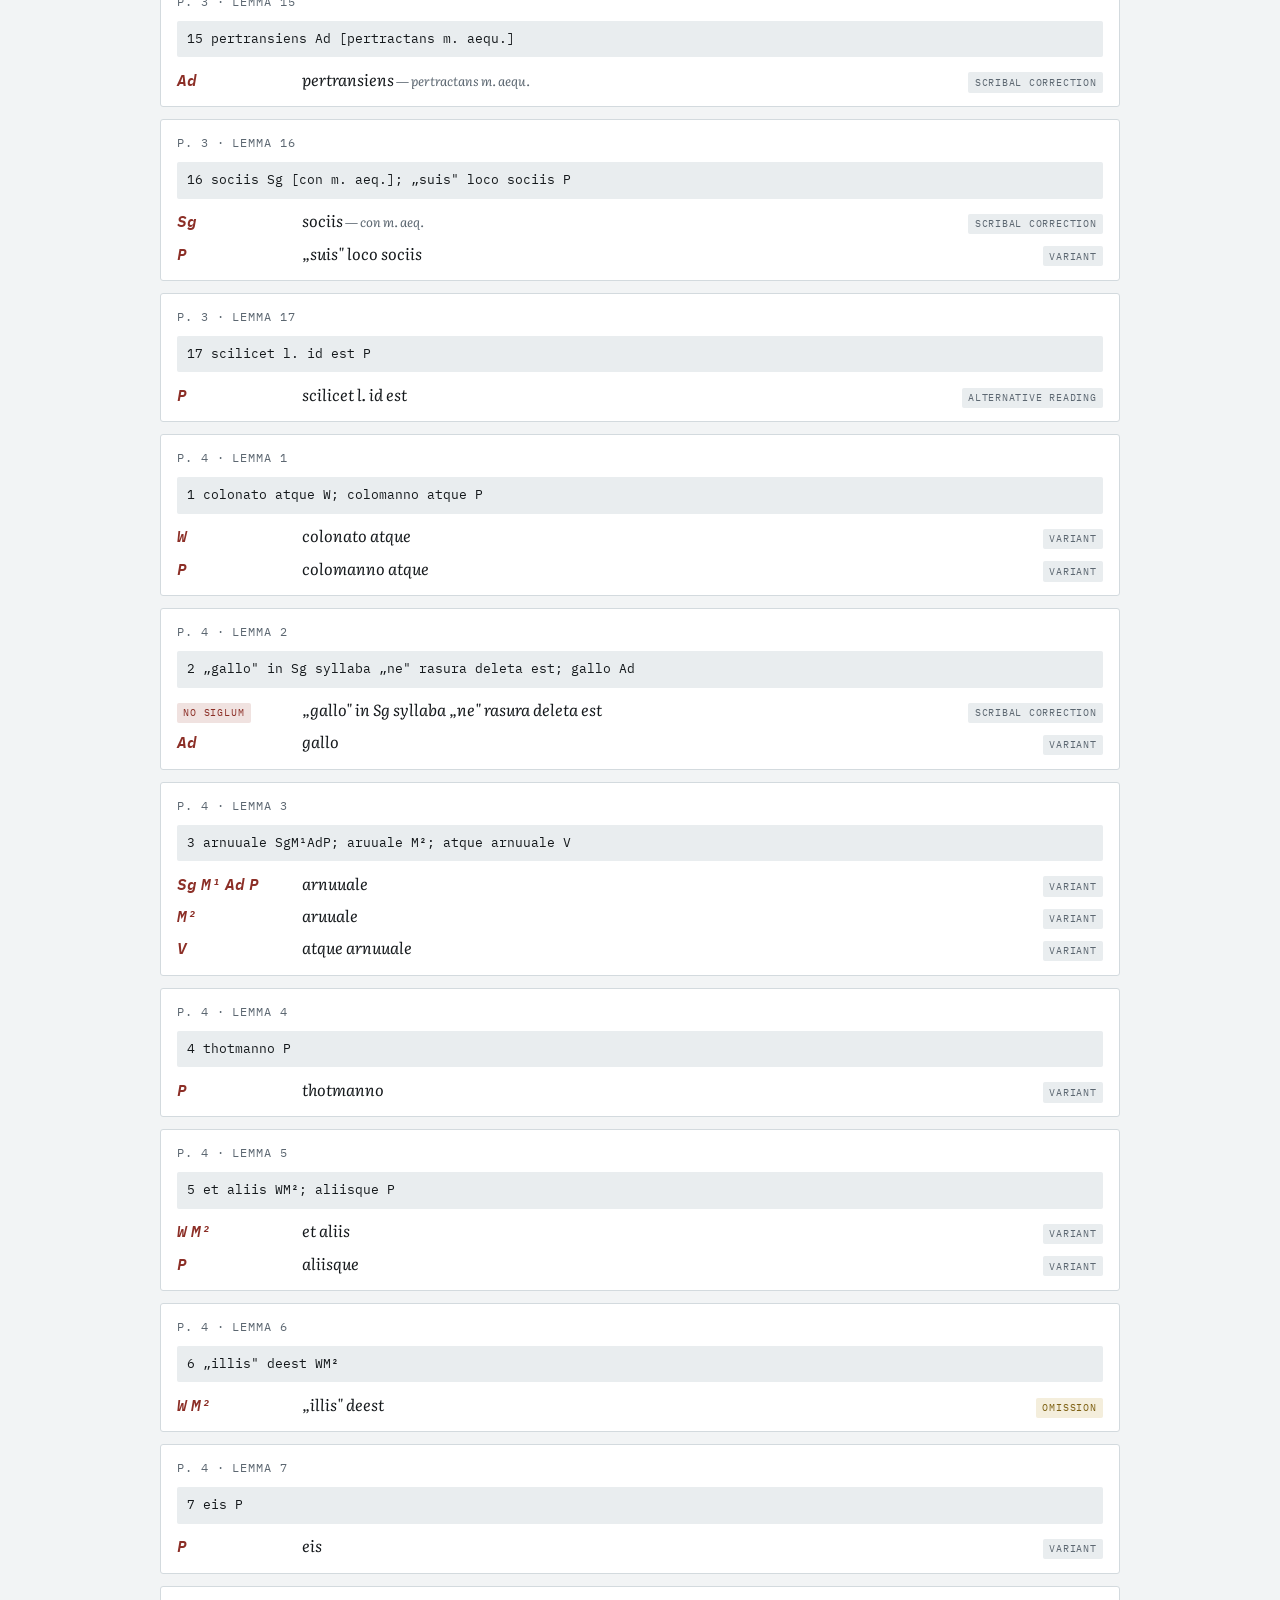
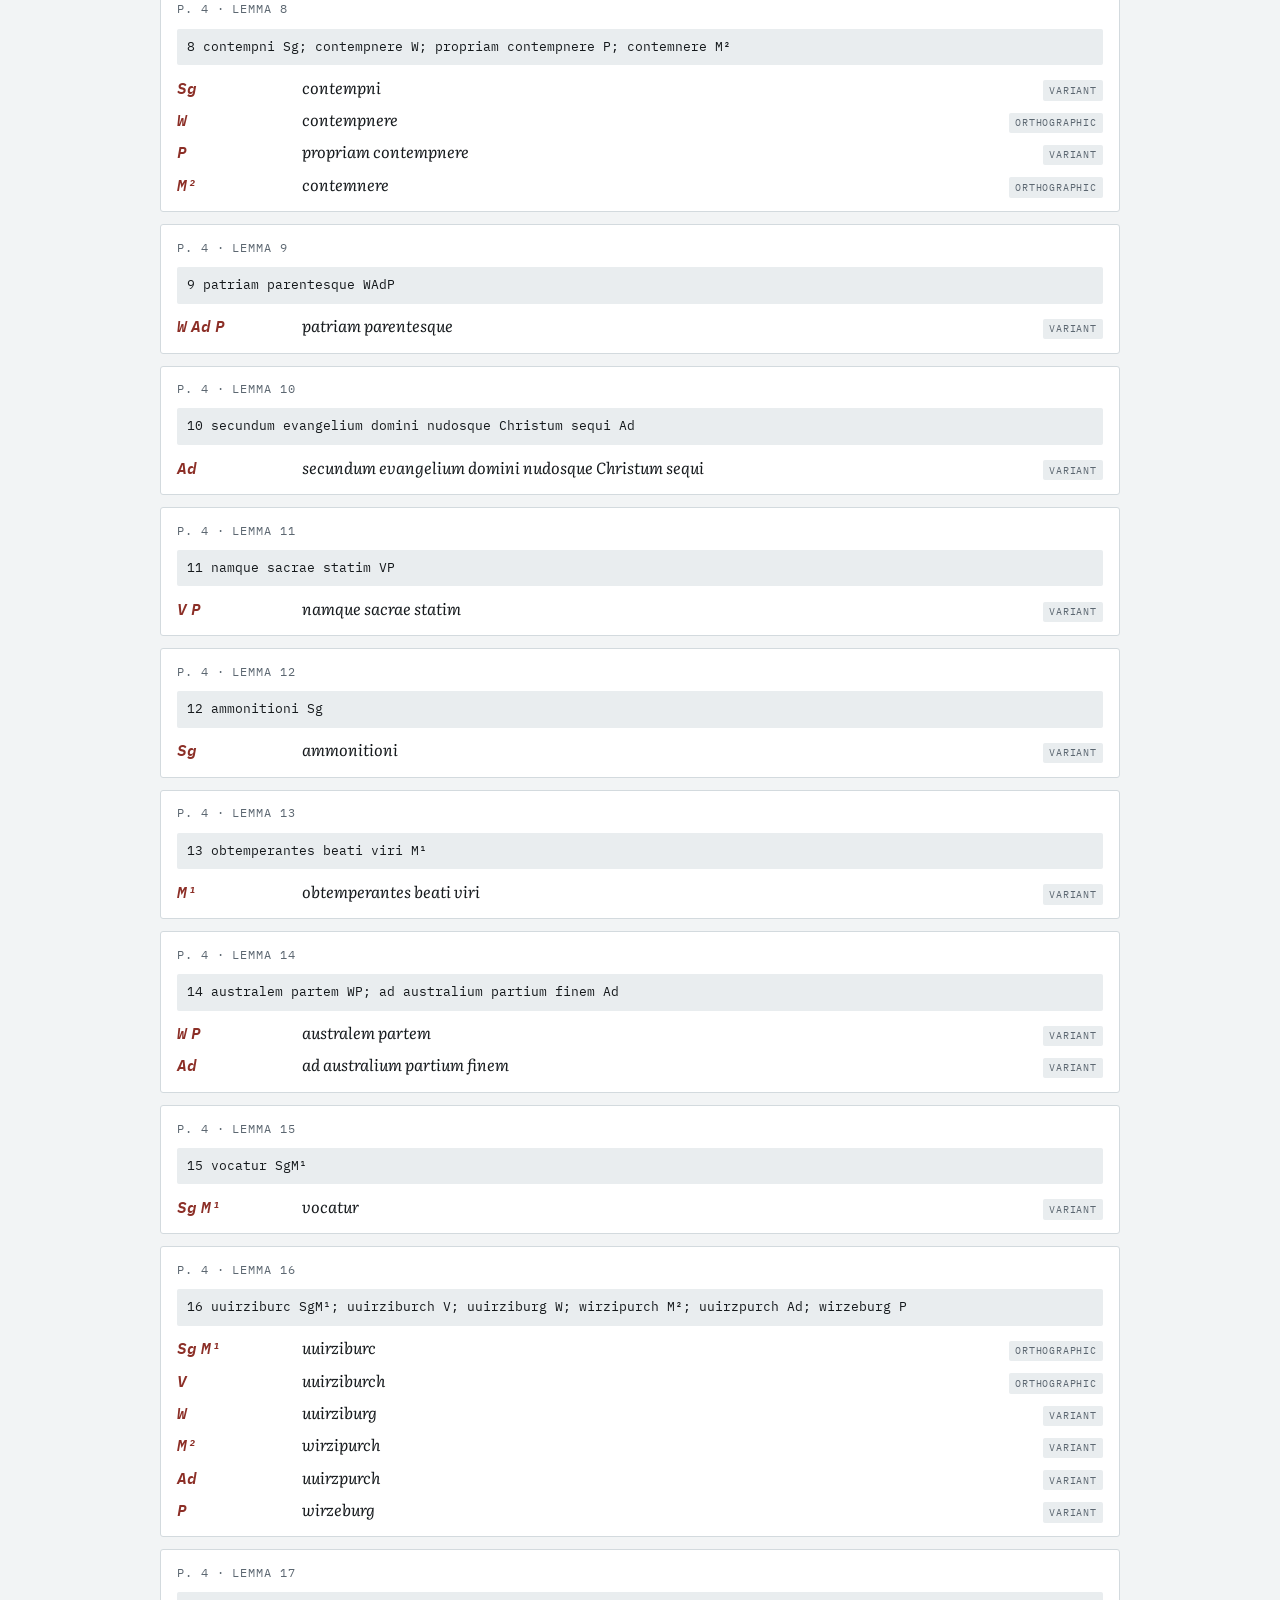
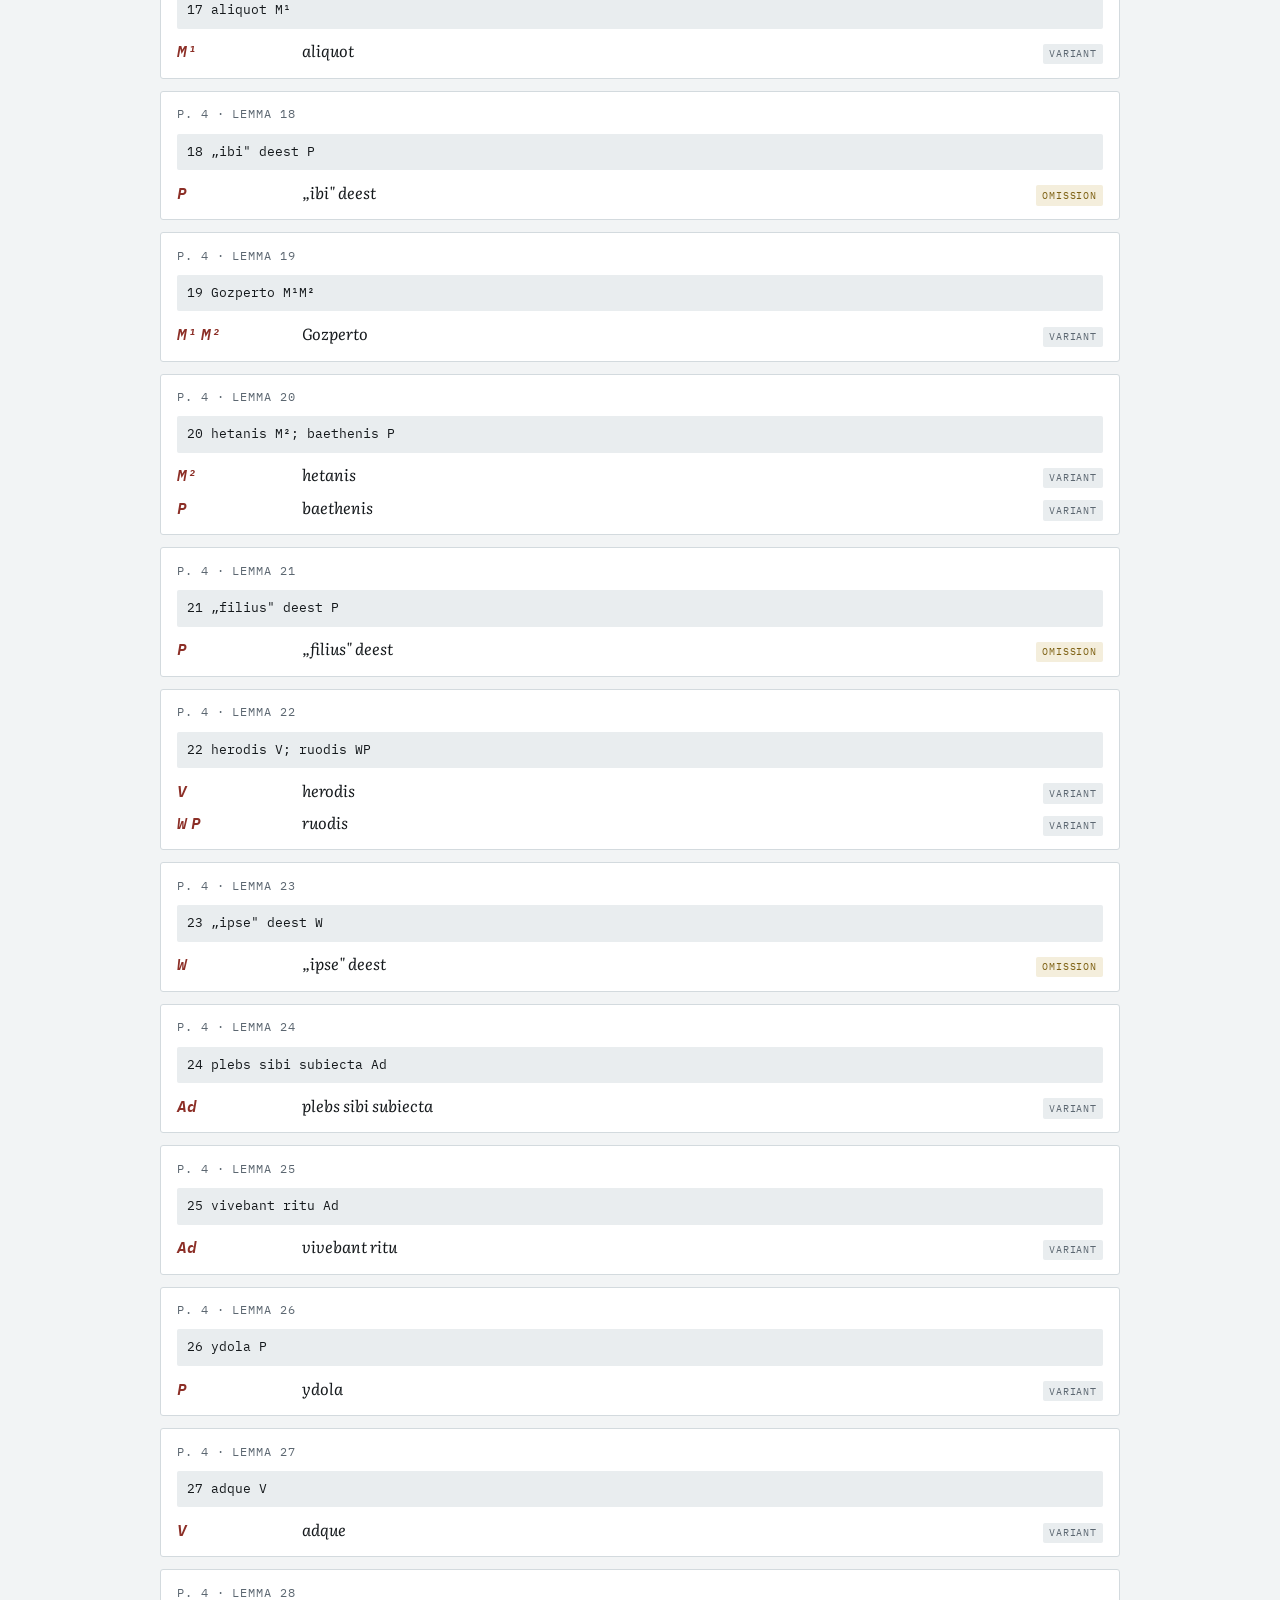
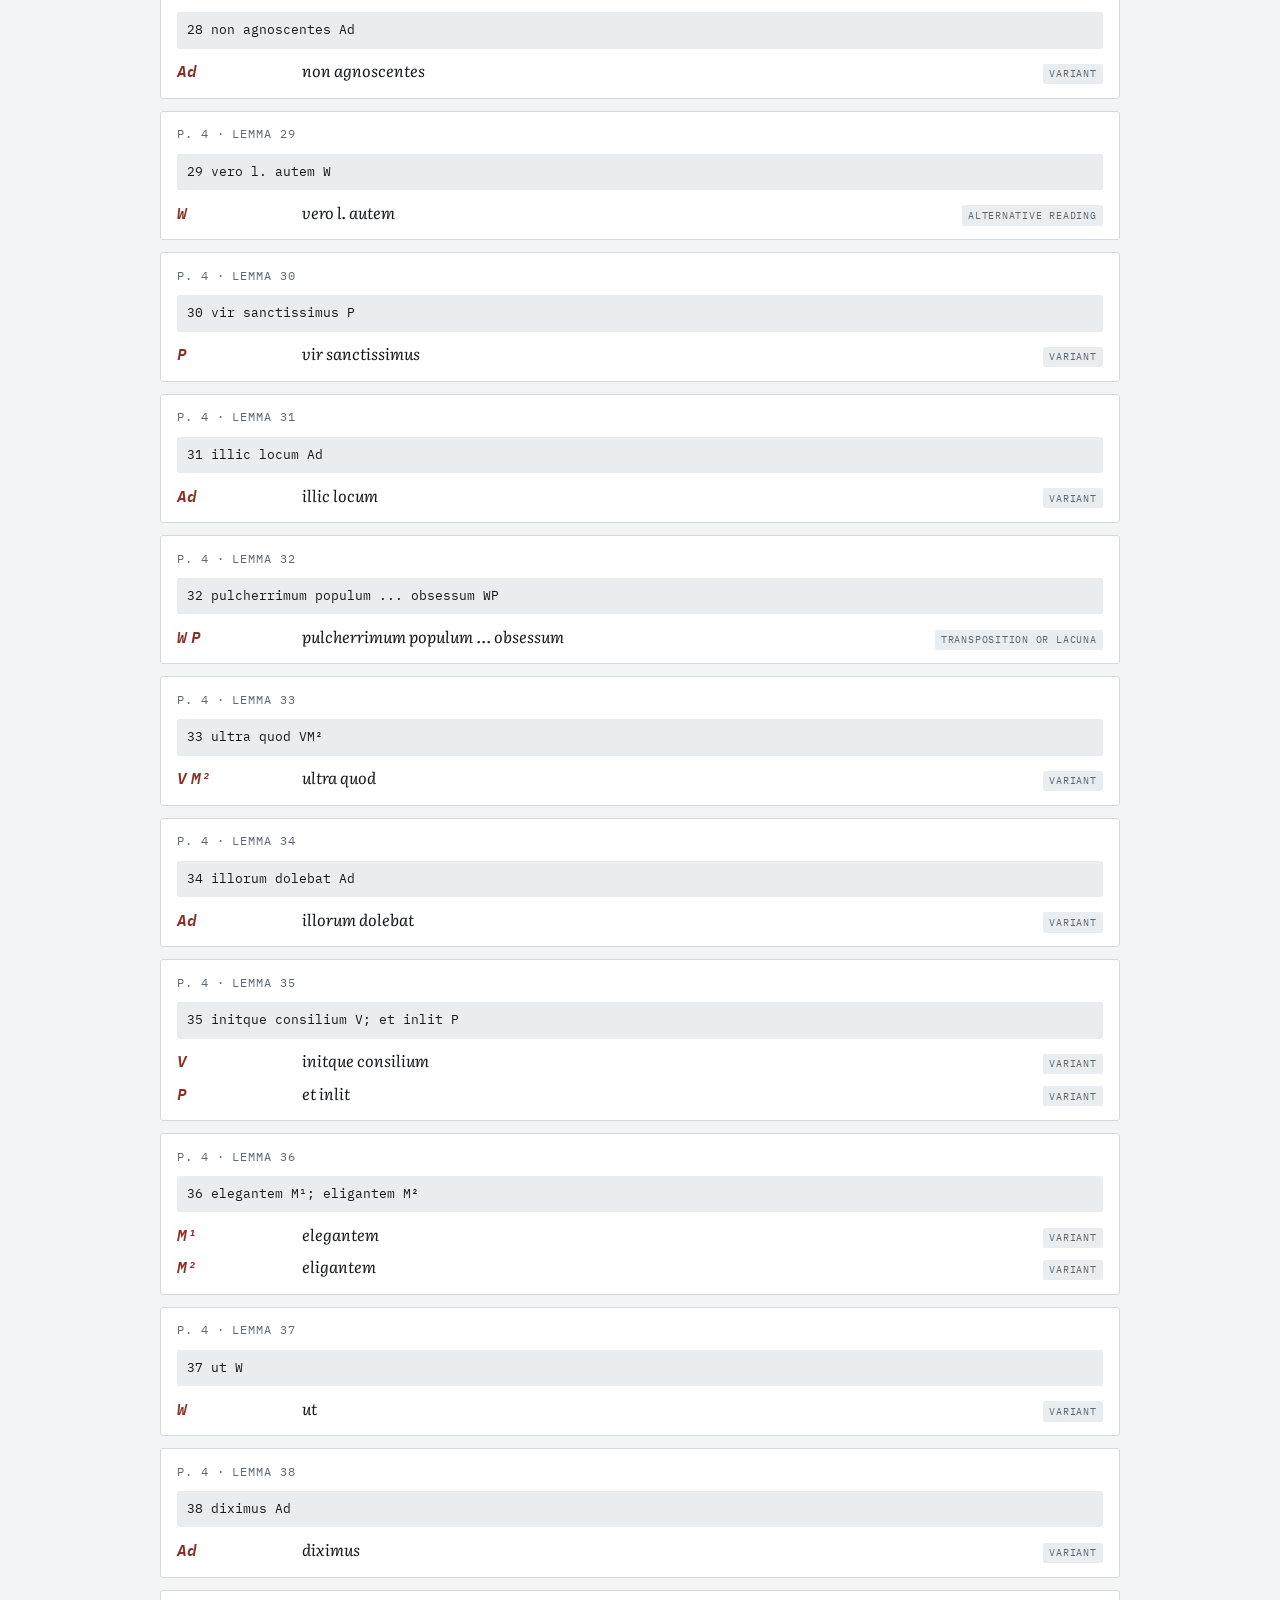
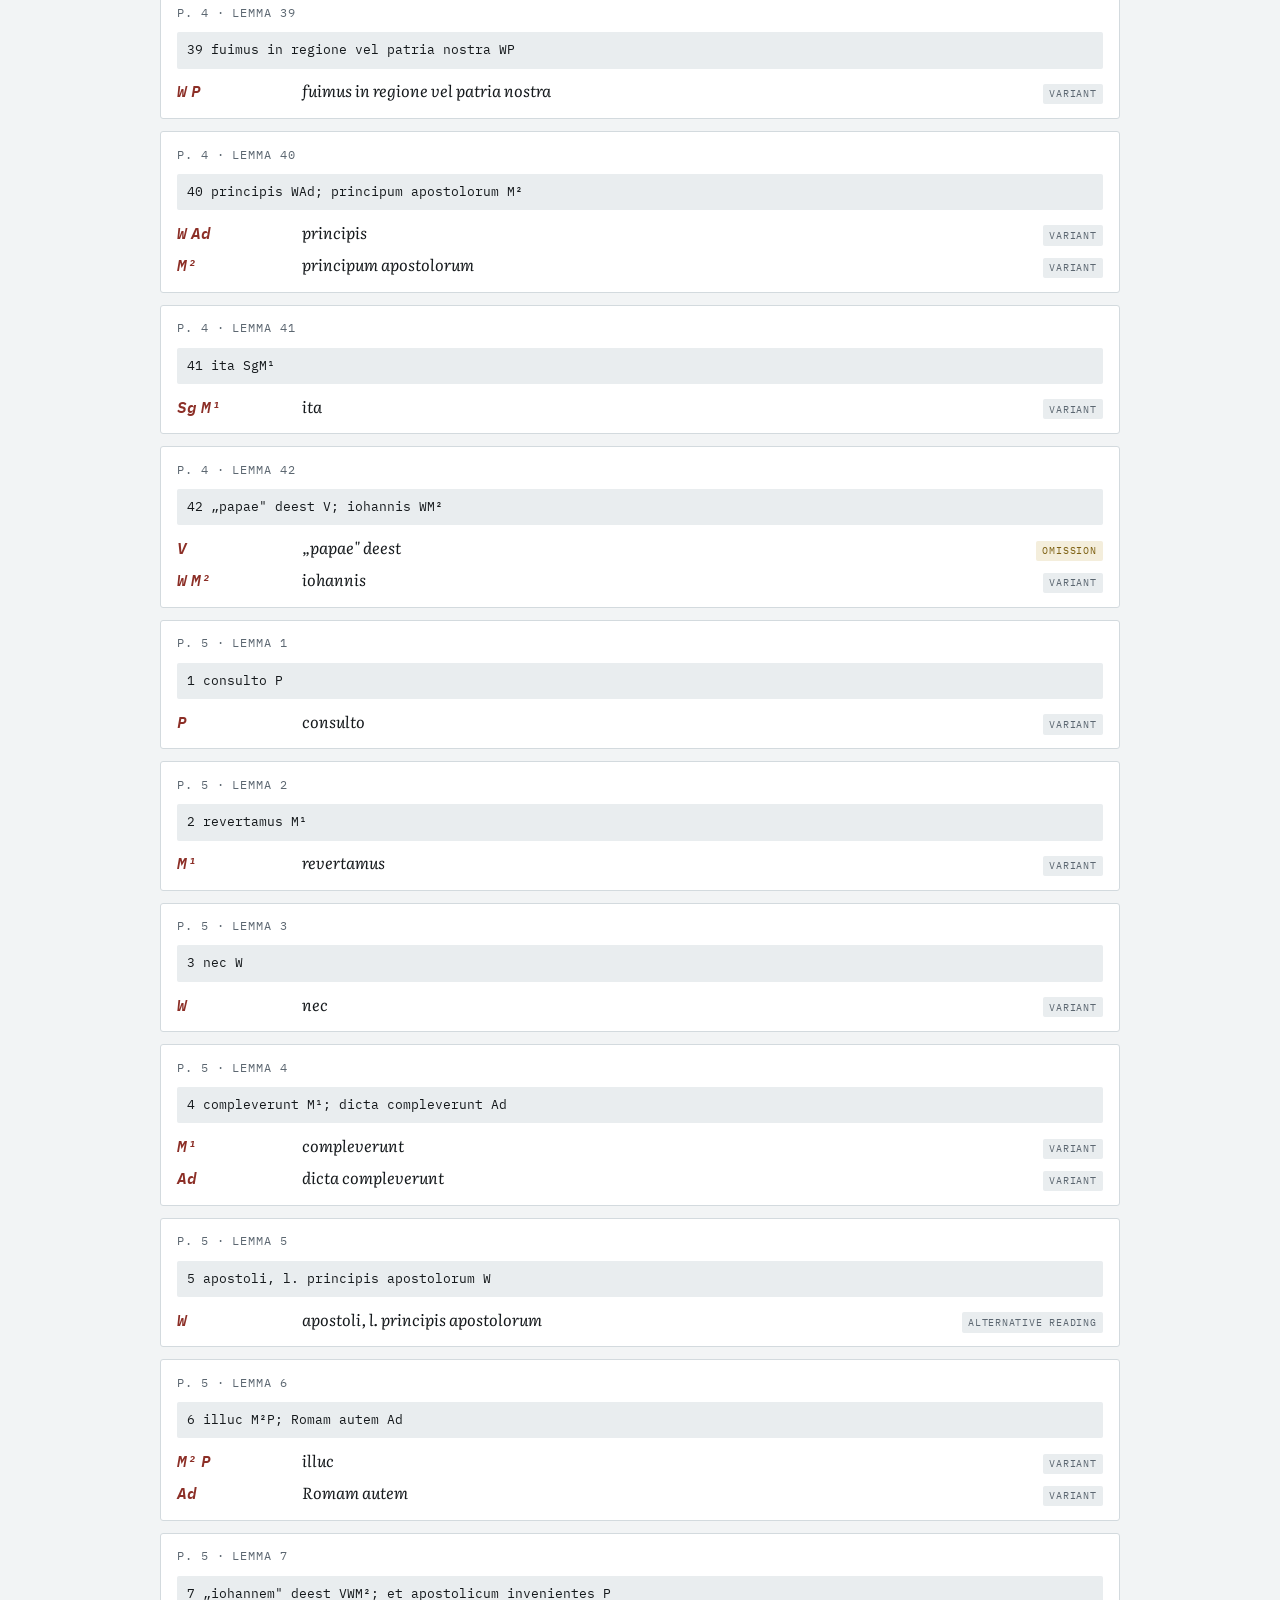
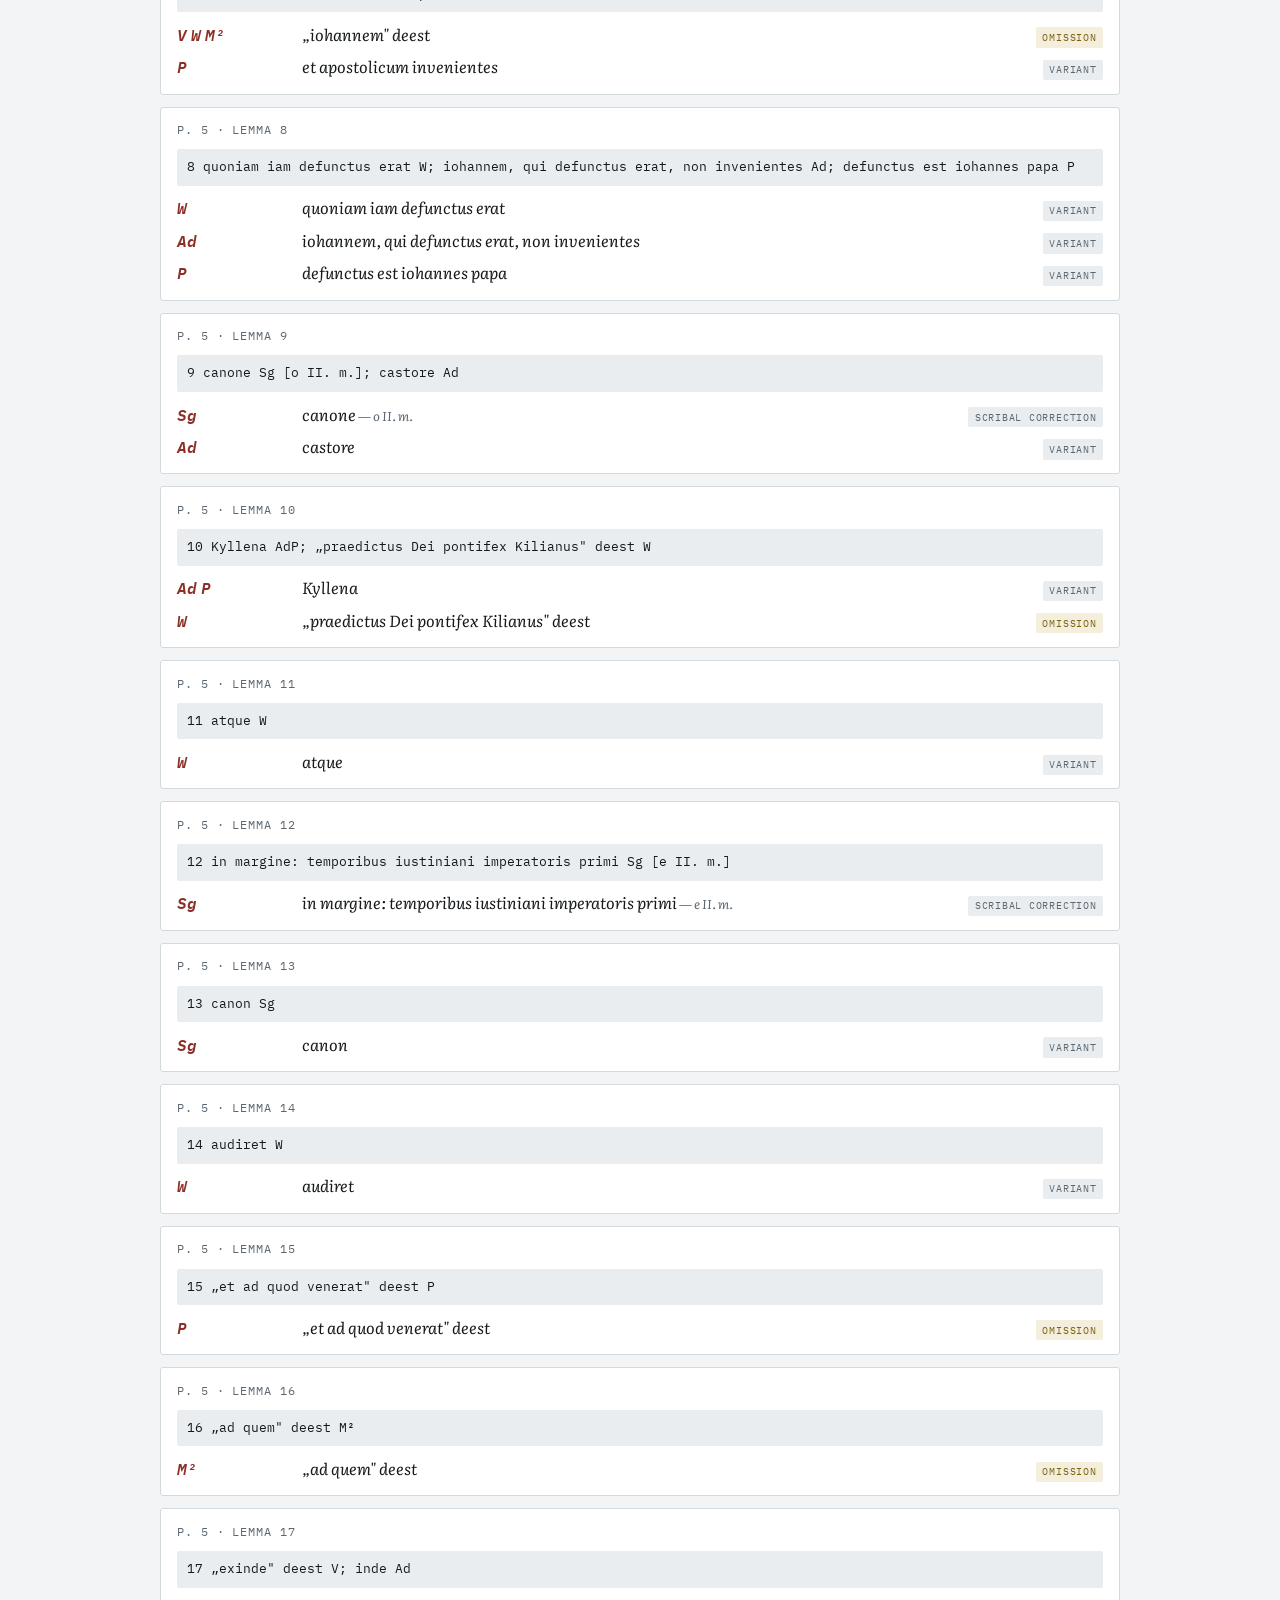
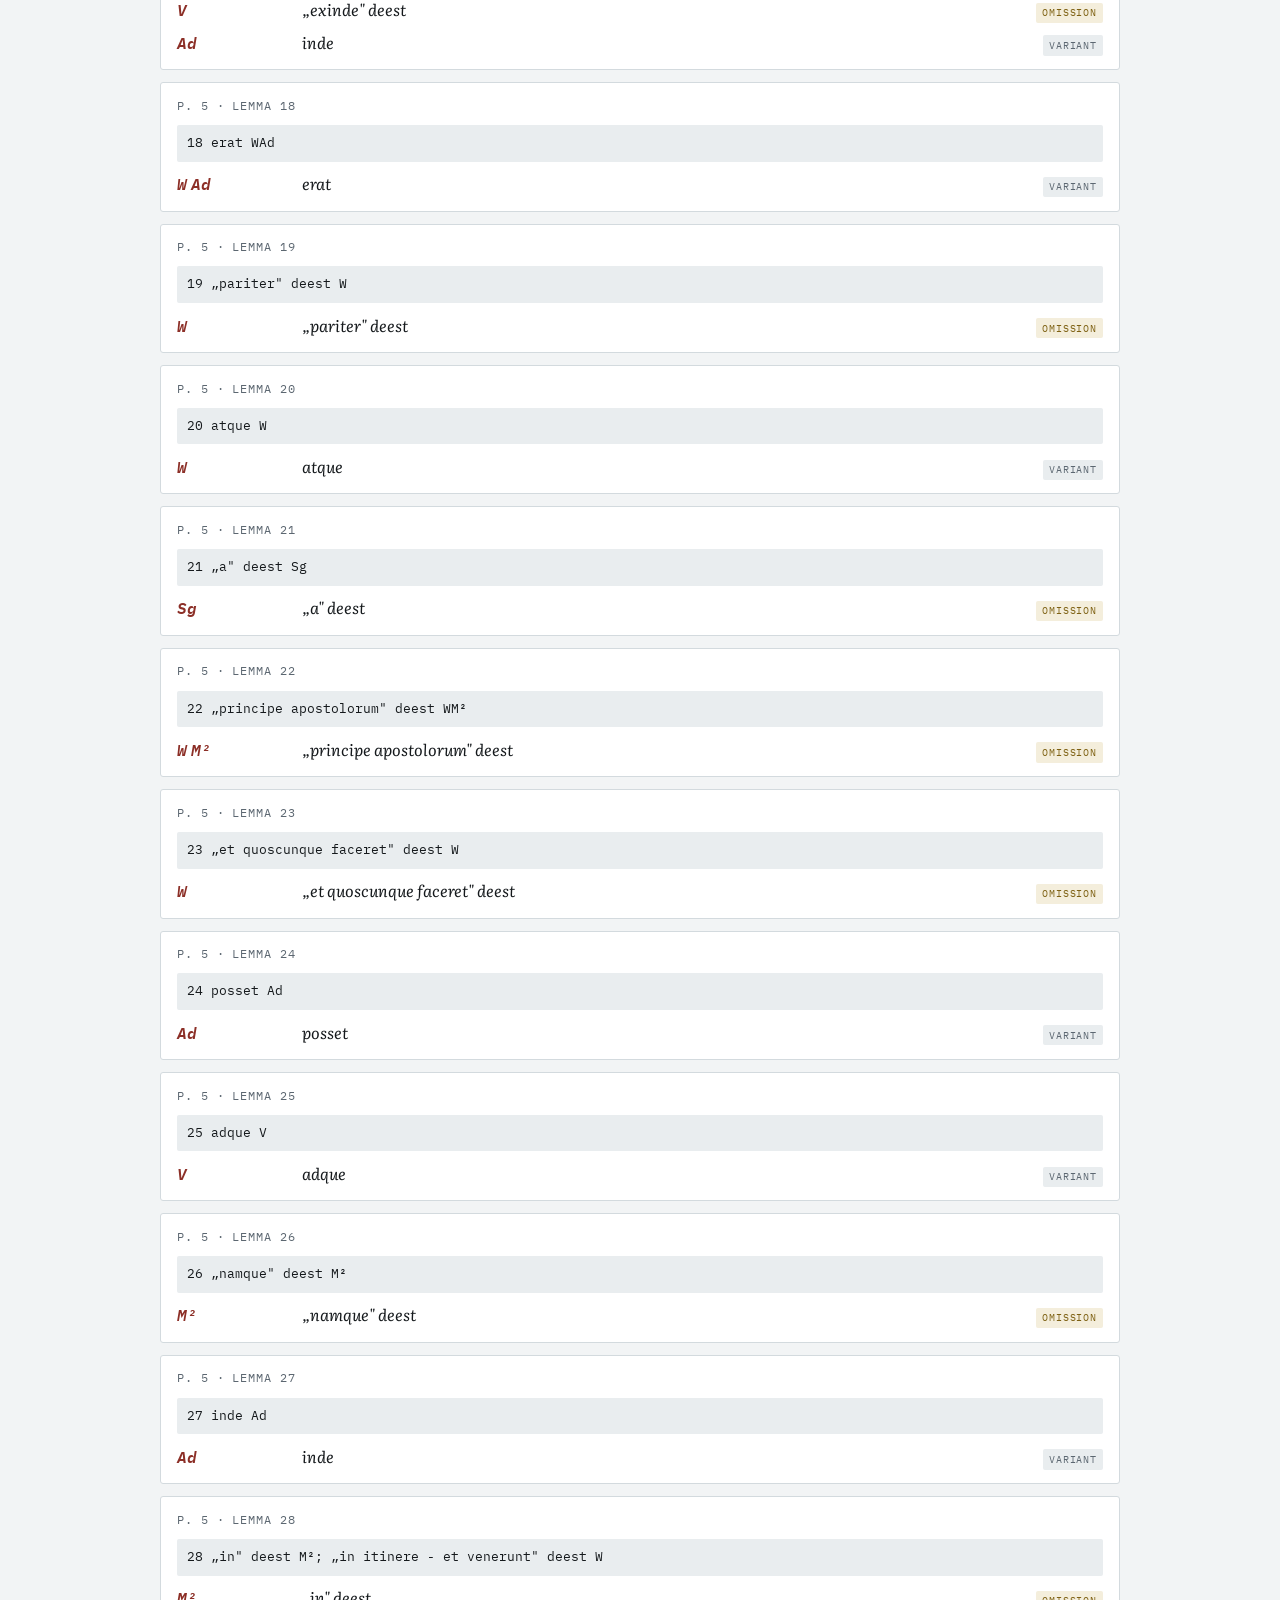
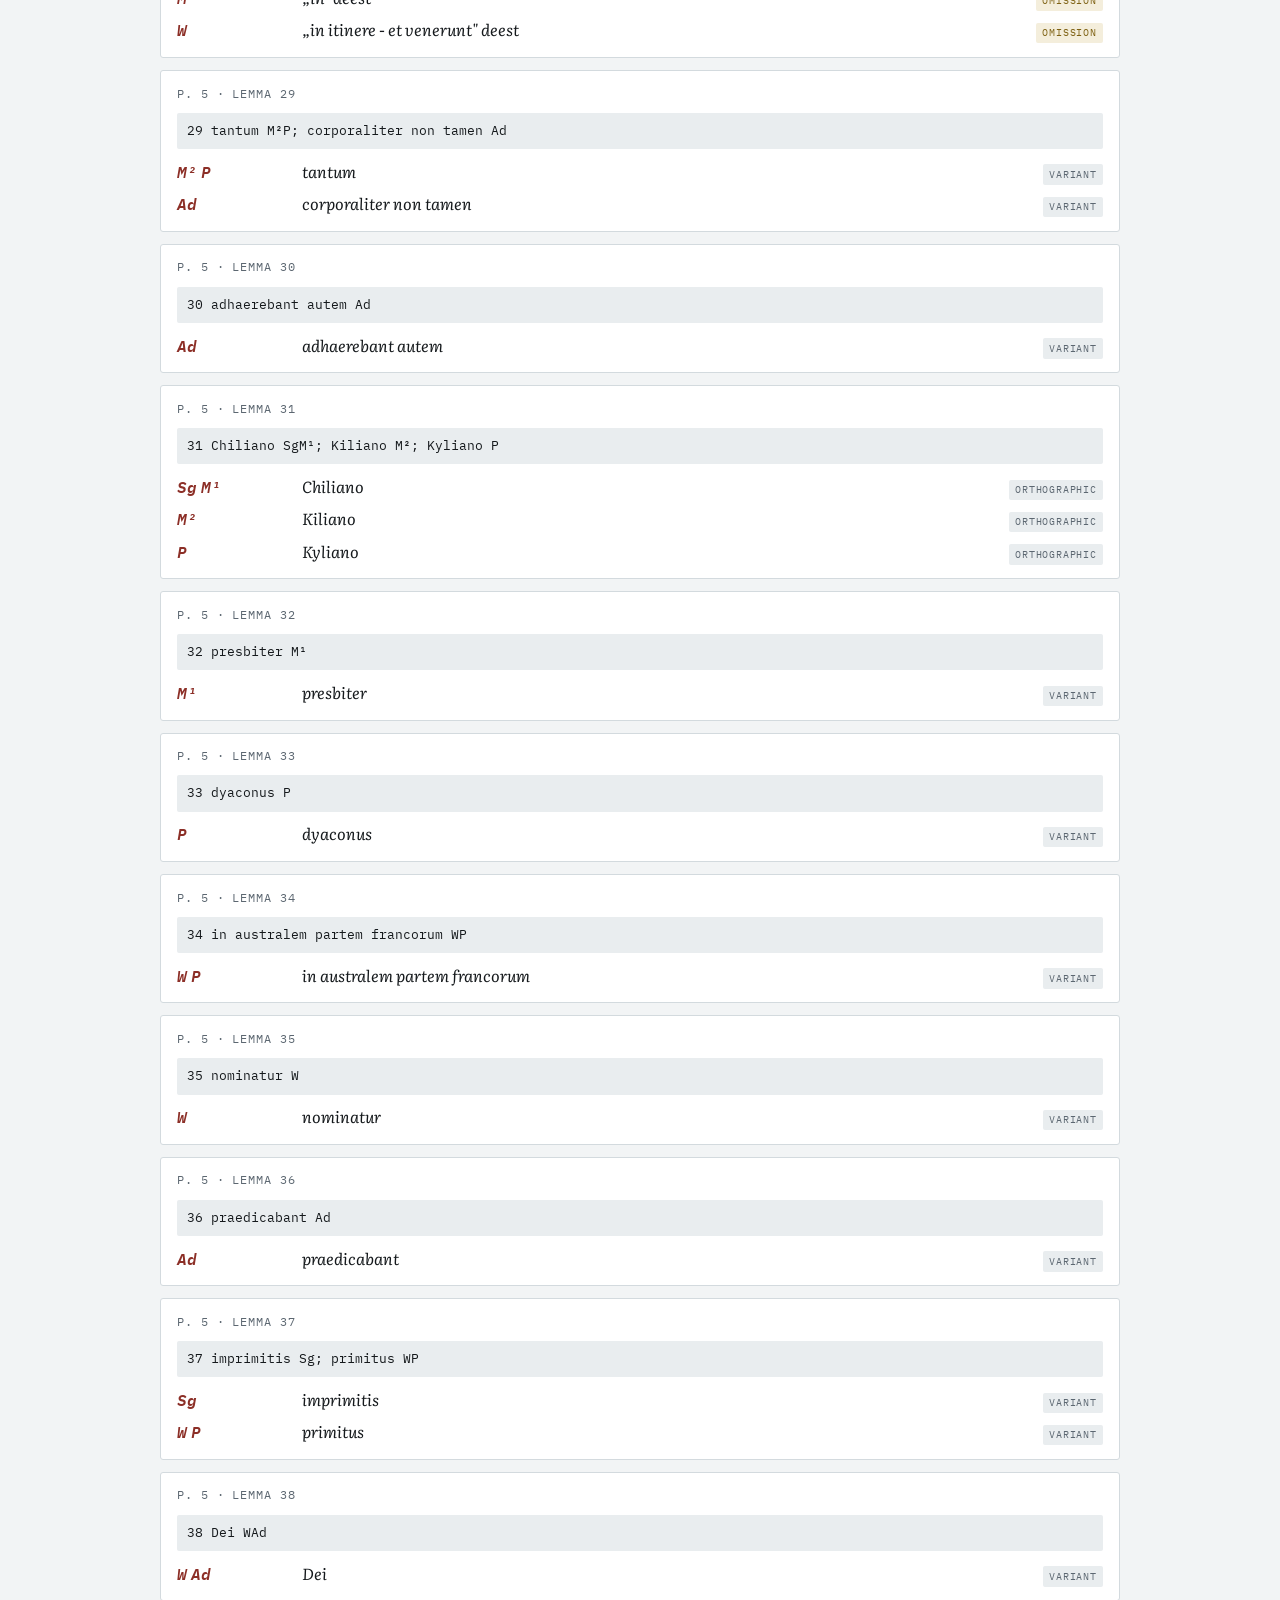
==== commit c8ed0a5a: "Add the family archive as a parallel route, with its own share card A fifth page, docs/family.html, " ====
--- a/docs/collation.html
+++ b/docs/collation.html
@@ -30,6 +30,18 @@
   mark{background:var(--siglum-soft);color:inherit;border-radius:2px;padding:0 .1em}
   .empty{padding:2rem 0;color:var(--muted);text-align:center}
 </style>
+
+<meta property="og:type" content="website">
+<meta property="og:site_name" content="Kiliani">
+<meta property="og:url" content="https://nicholaskouns-create.github.io/Kiliani/collation.html">
+<meta property="og:title" content="Apparatus criticus — Passio minor Kiliani">
+<meta property="og:description" content="Emmerich's 1896 apparatus: 251 lemma entries and 361 readings, searchable and filterable by witness, with his verbatim Latin beside every parse.">
+<meta property="og:image" content="https://nicholaskouns-create.github.io/Kiliani/assets/og/og-collation.png">
+<meta property="og:image:width" content="1200">
+<meta property="og:image:height" content="630">
+<meta property="og:image:alt" content="Apparatus criticus — Passio minor Kiliani">
+<meta name="twitter:card" content="summary_large_image">
+<meta name="twitter:image" content="https://nicholaskouns-create.github.io/Kiliani/assets/og/og-collation.png">
 </head><body>
 <div class="wrap">
 <nav class="site">
@@ -38,6 +50,7 @@
   <a href="collation.html" aria-current="page">Apparatus</a>
   <a href="witnesses.html">Witnesses</a>
   <a href="verification.html">Verification</a>
+  <a href="family.html">Family</a>
   <a href="https://github.com/nicholaskouns-create/Kiliani">Repository</a>
 </nav>
 
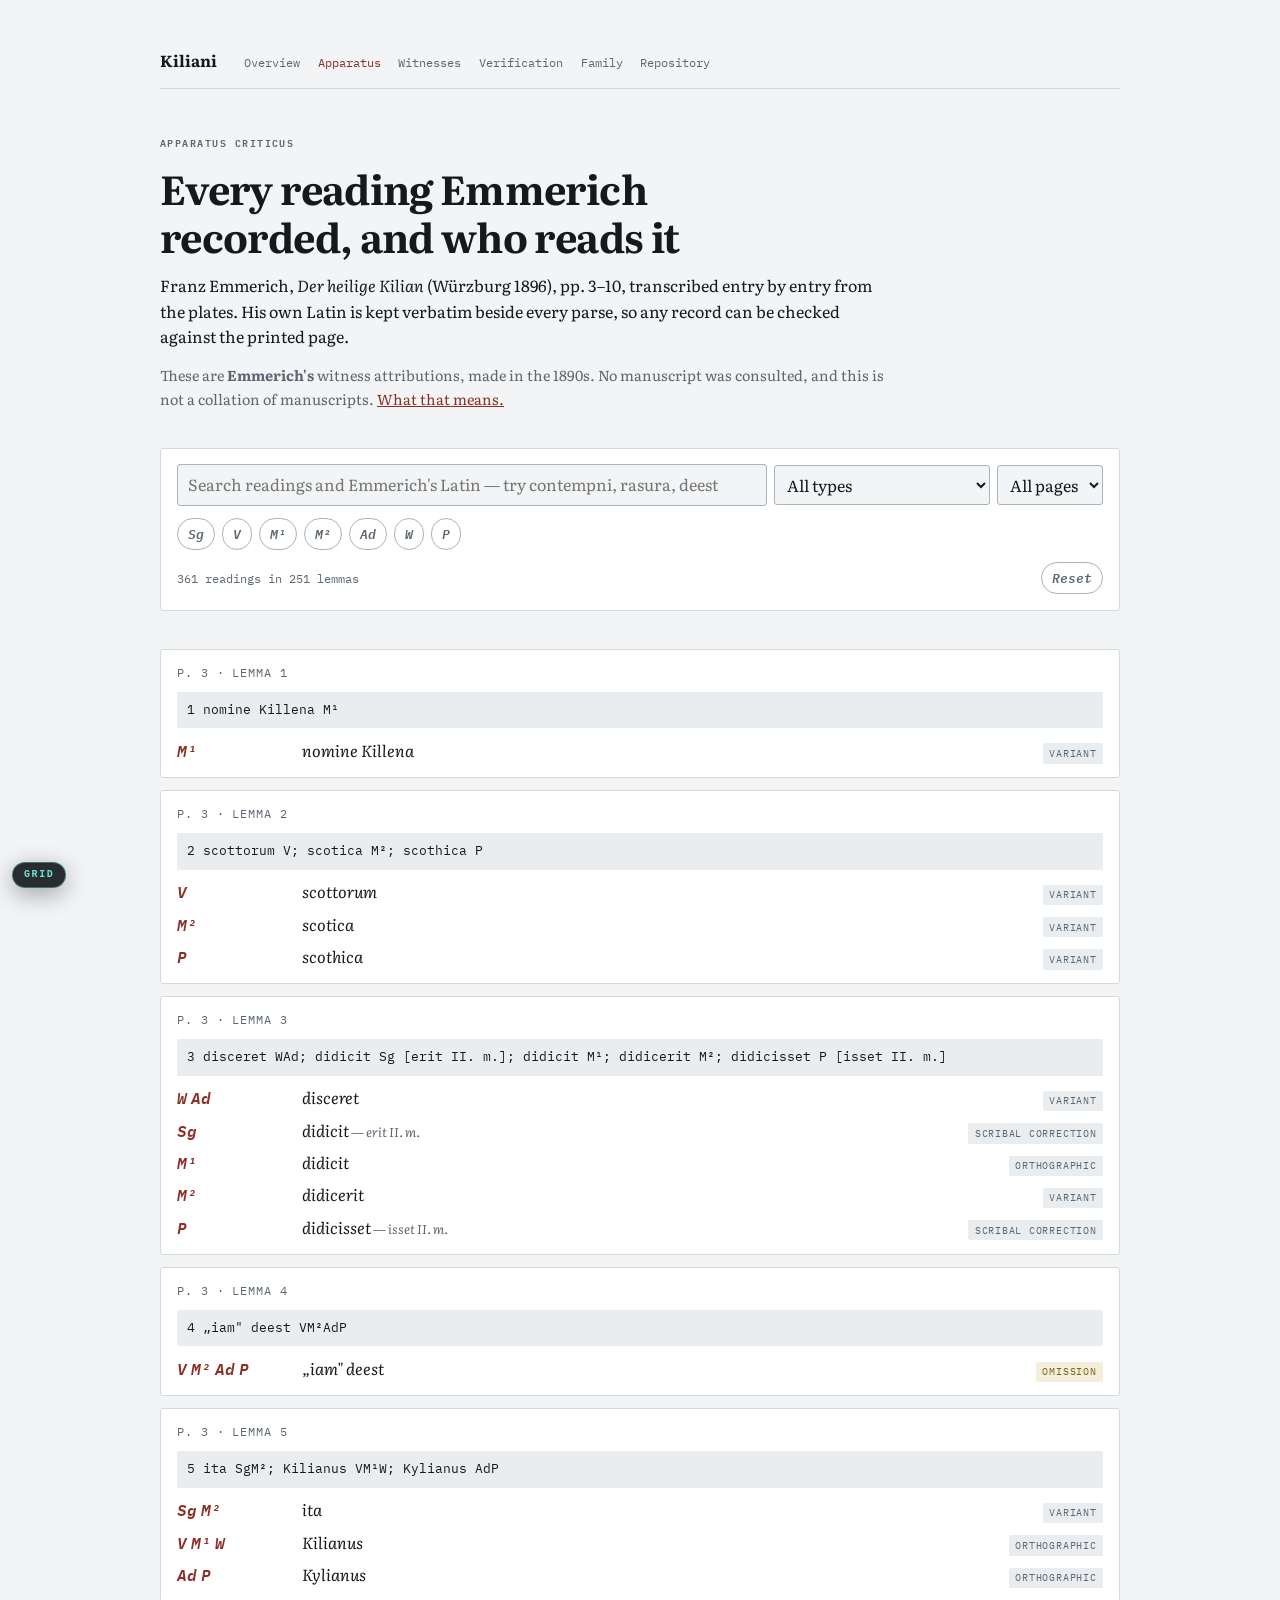
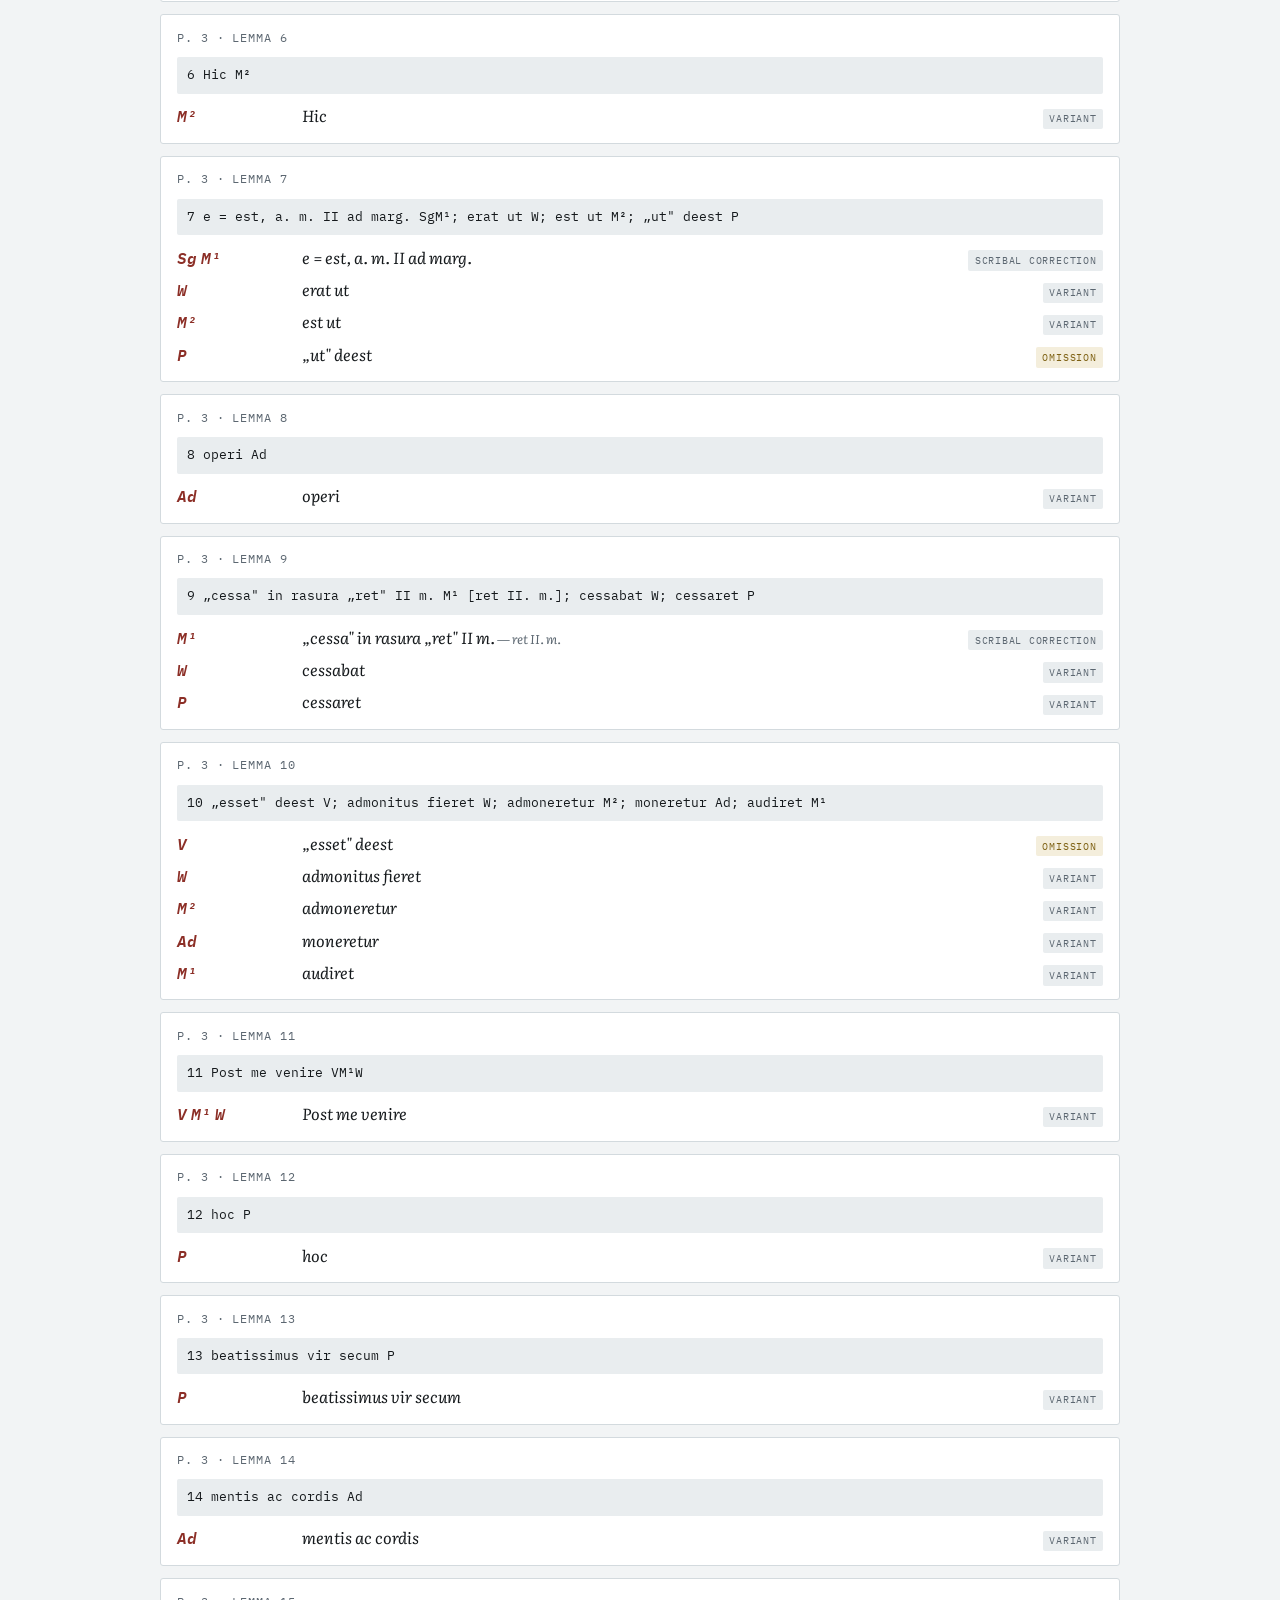
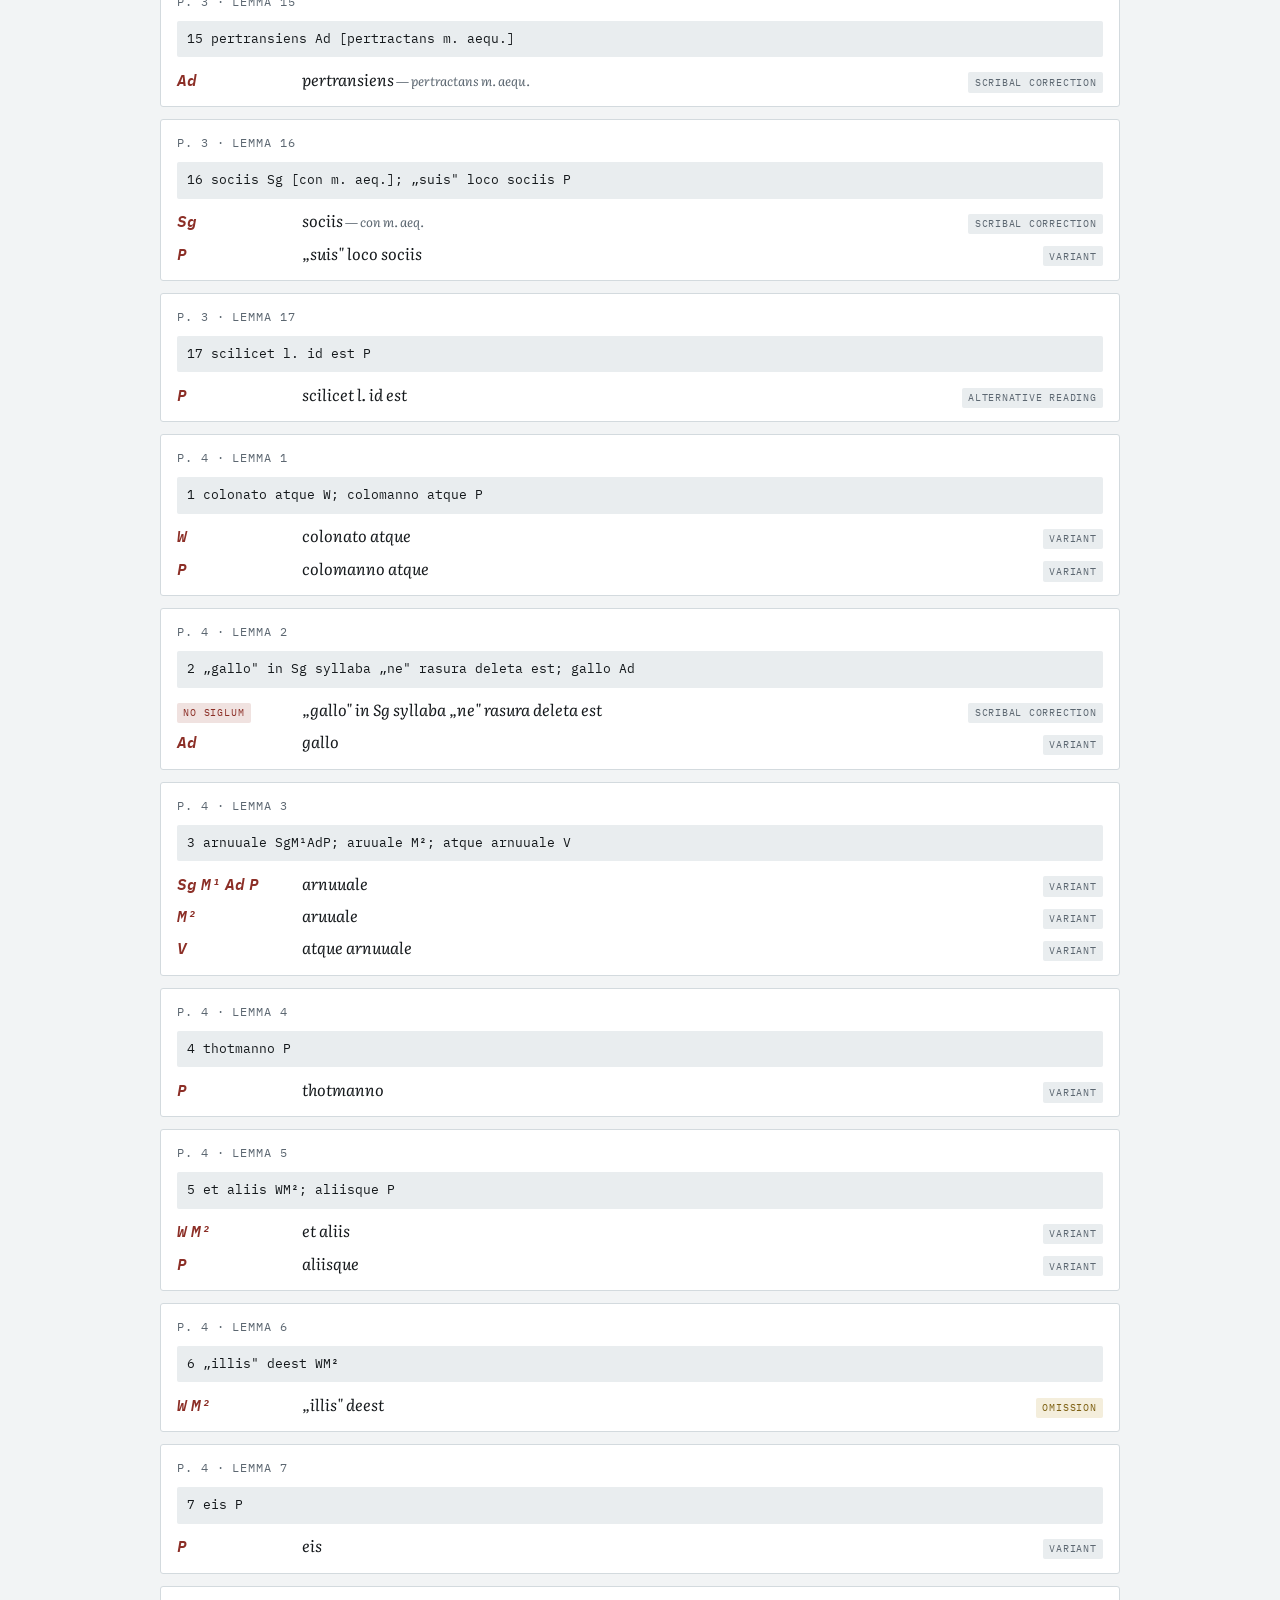
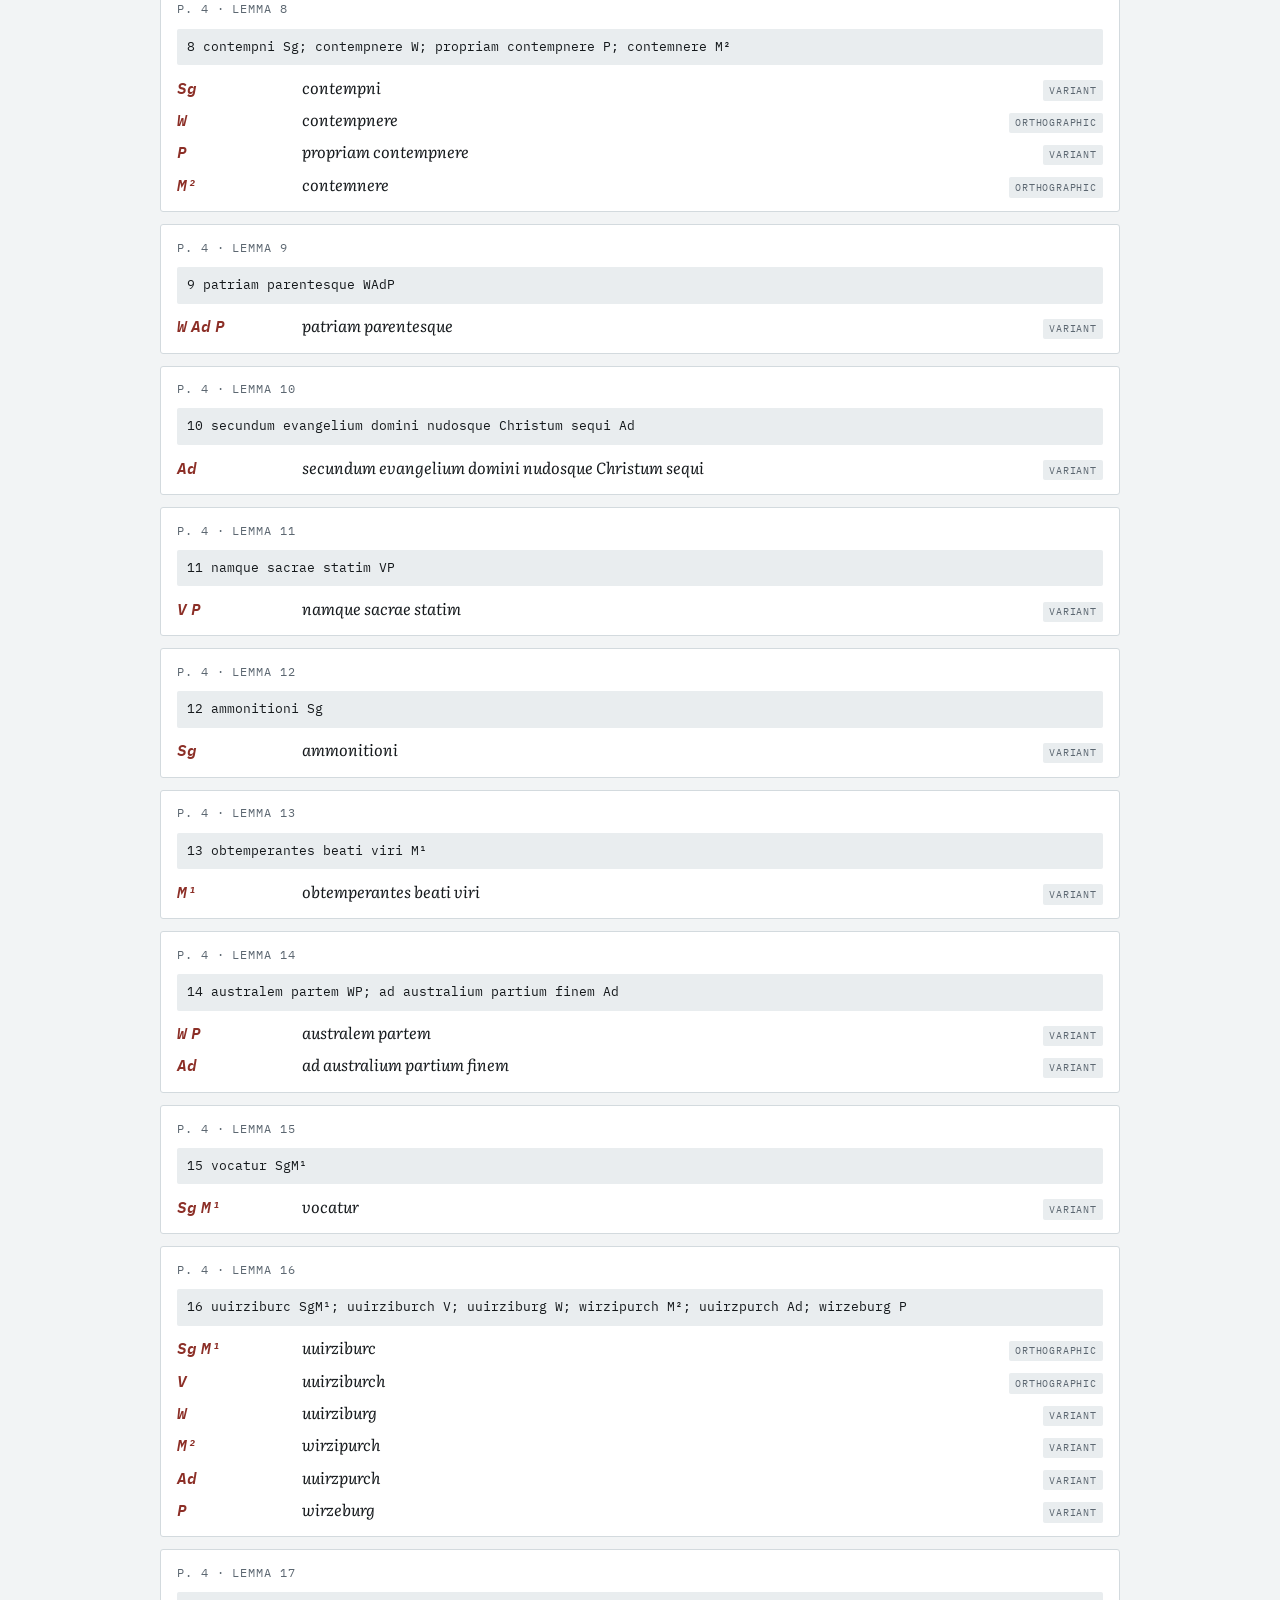
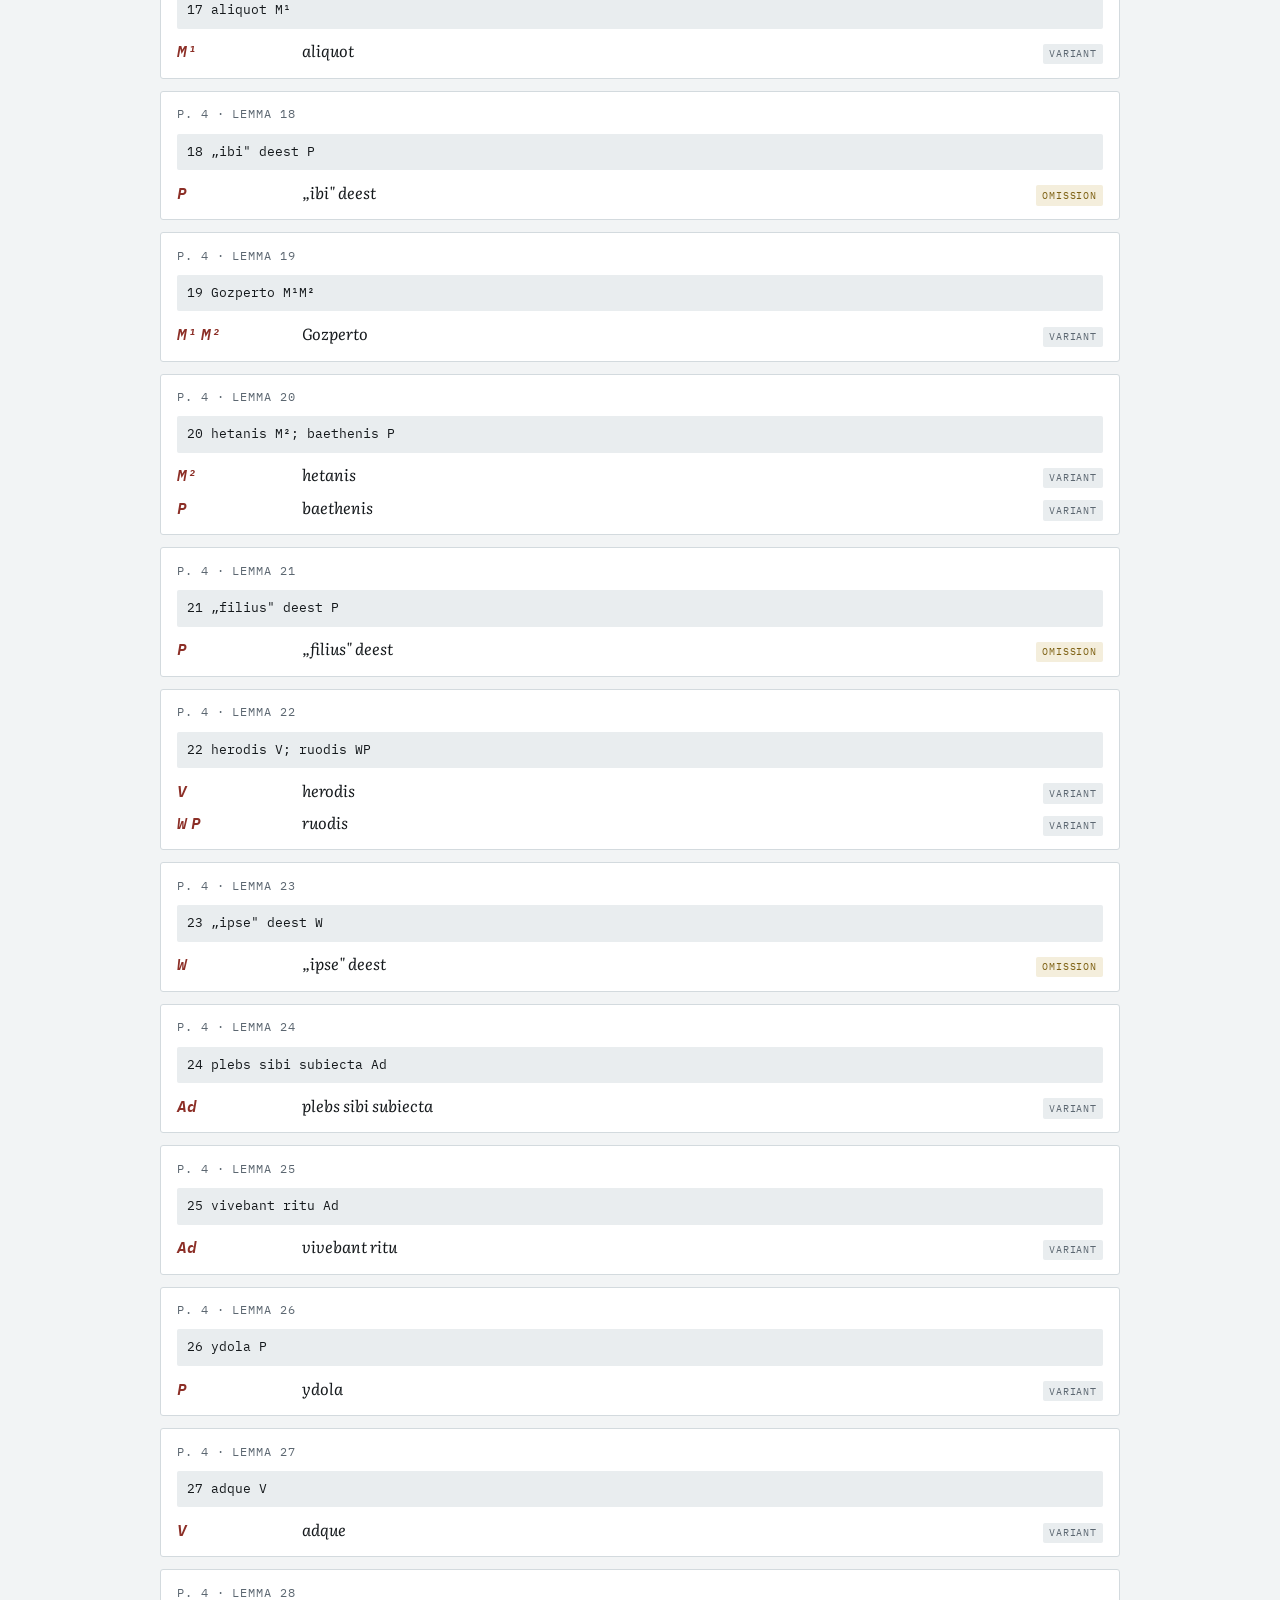
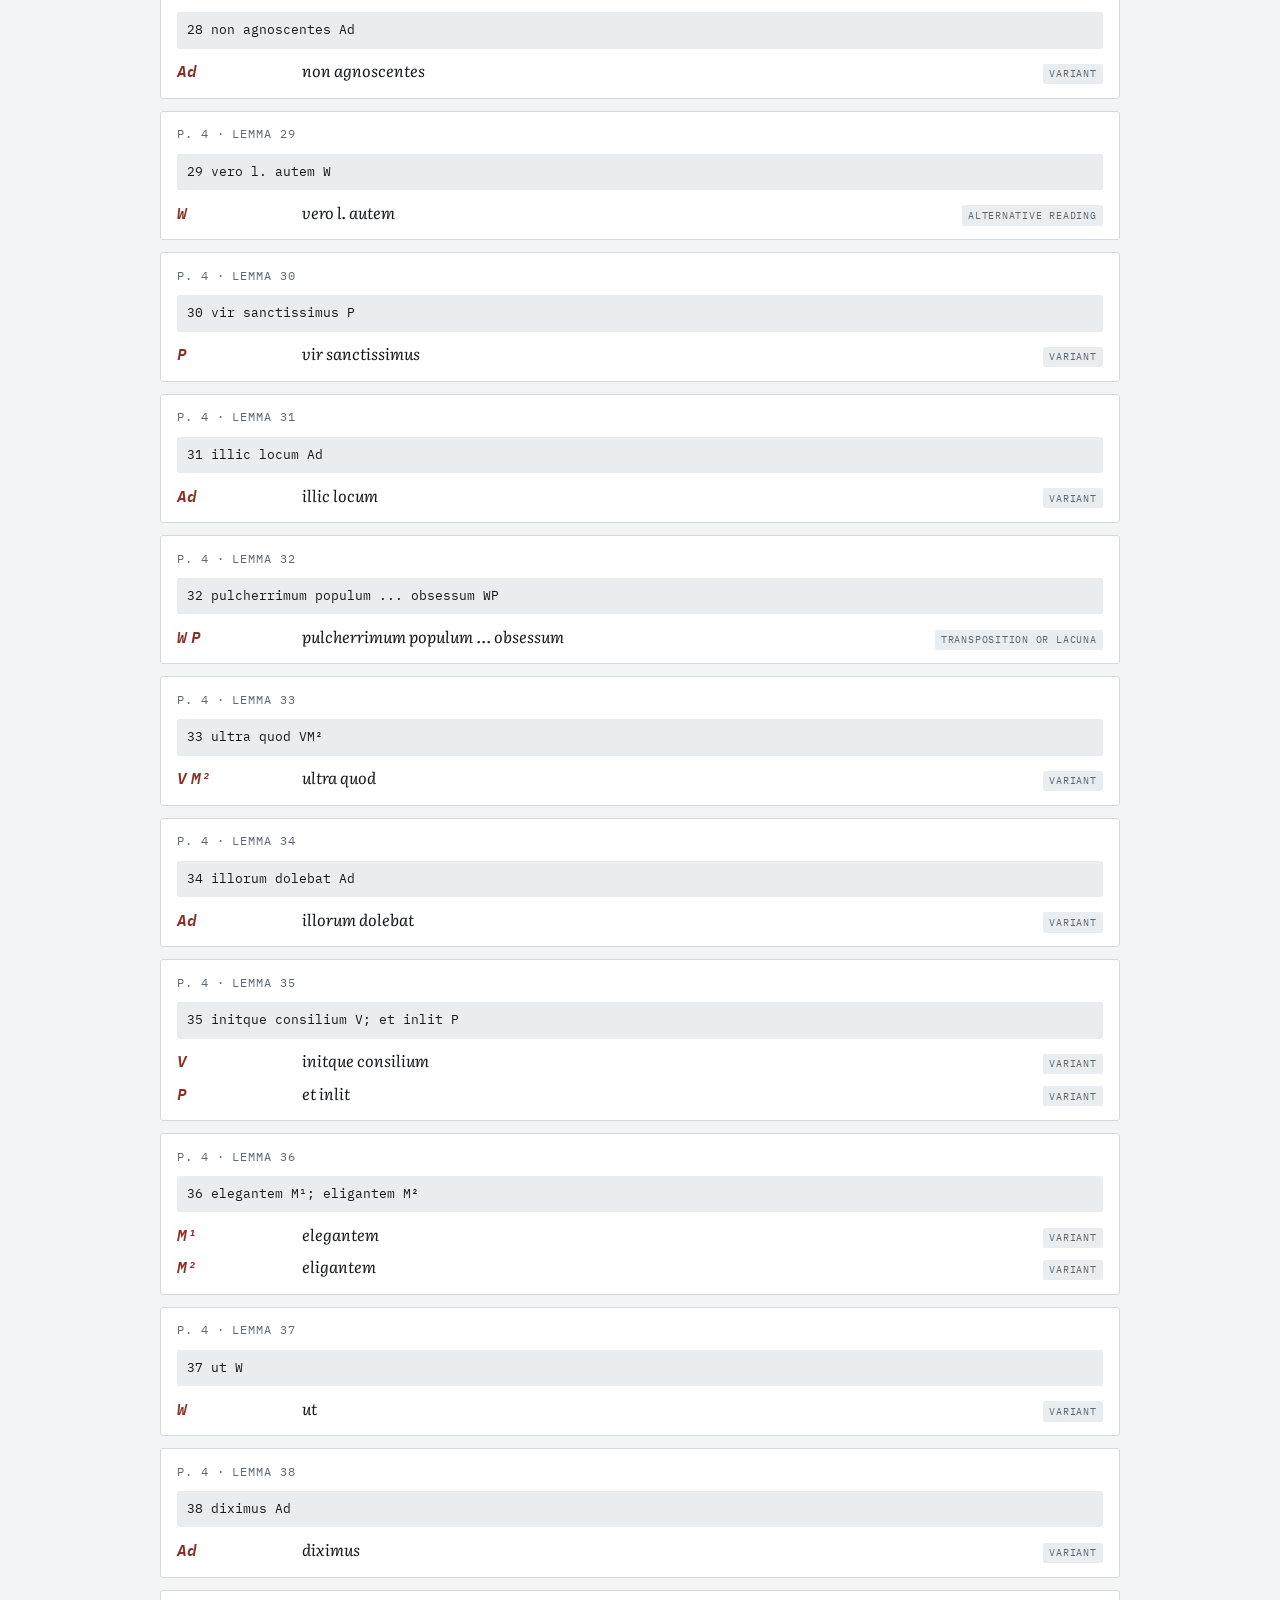
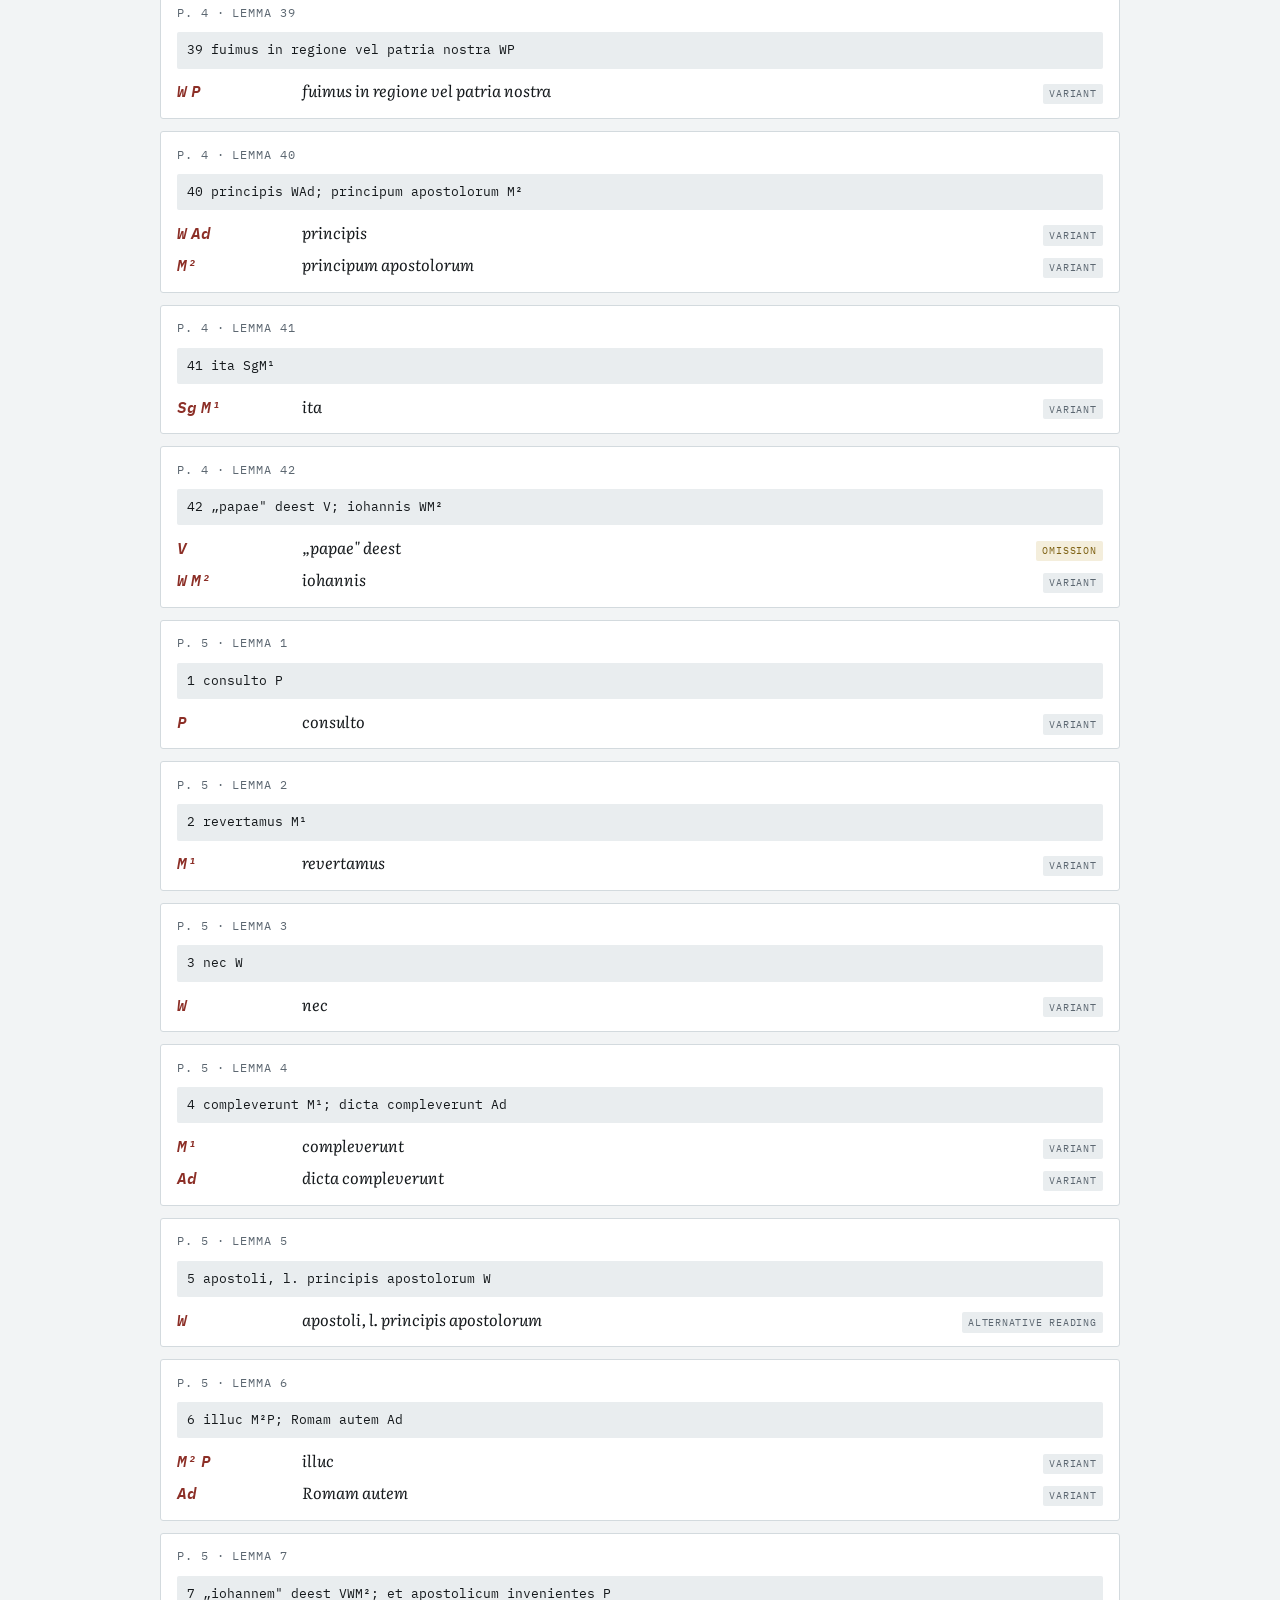
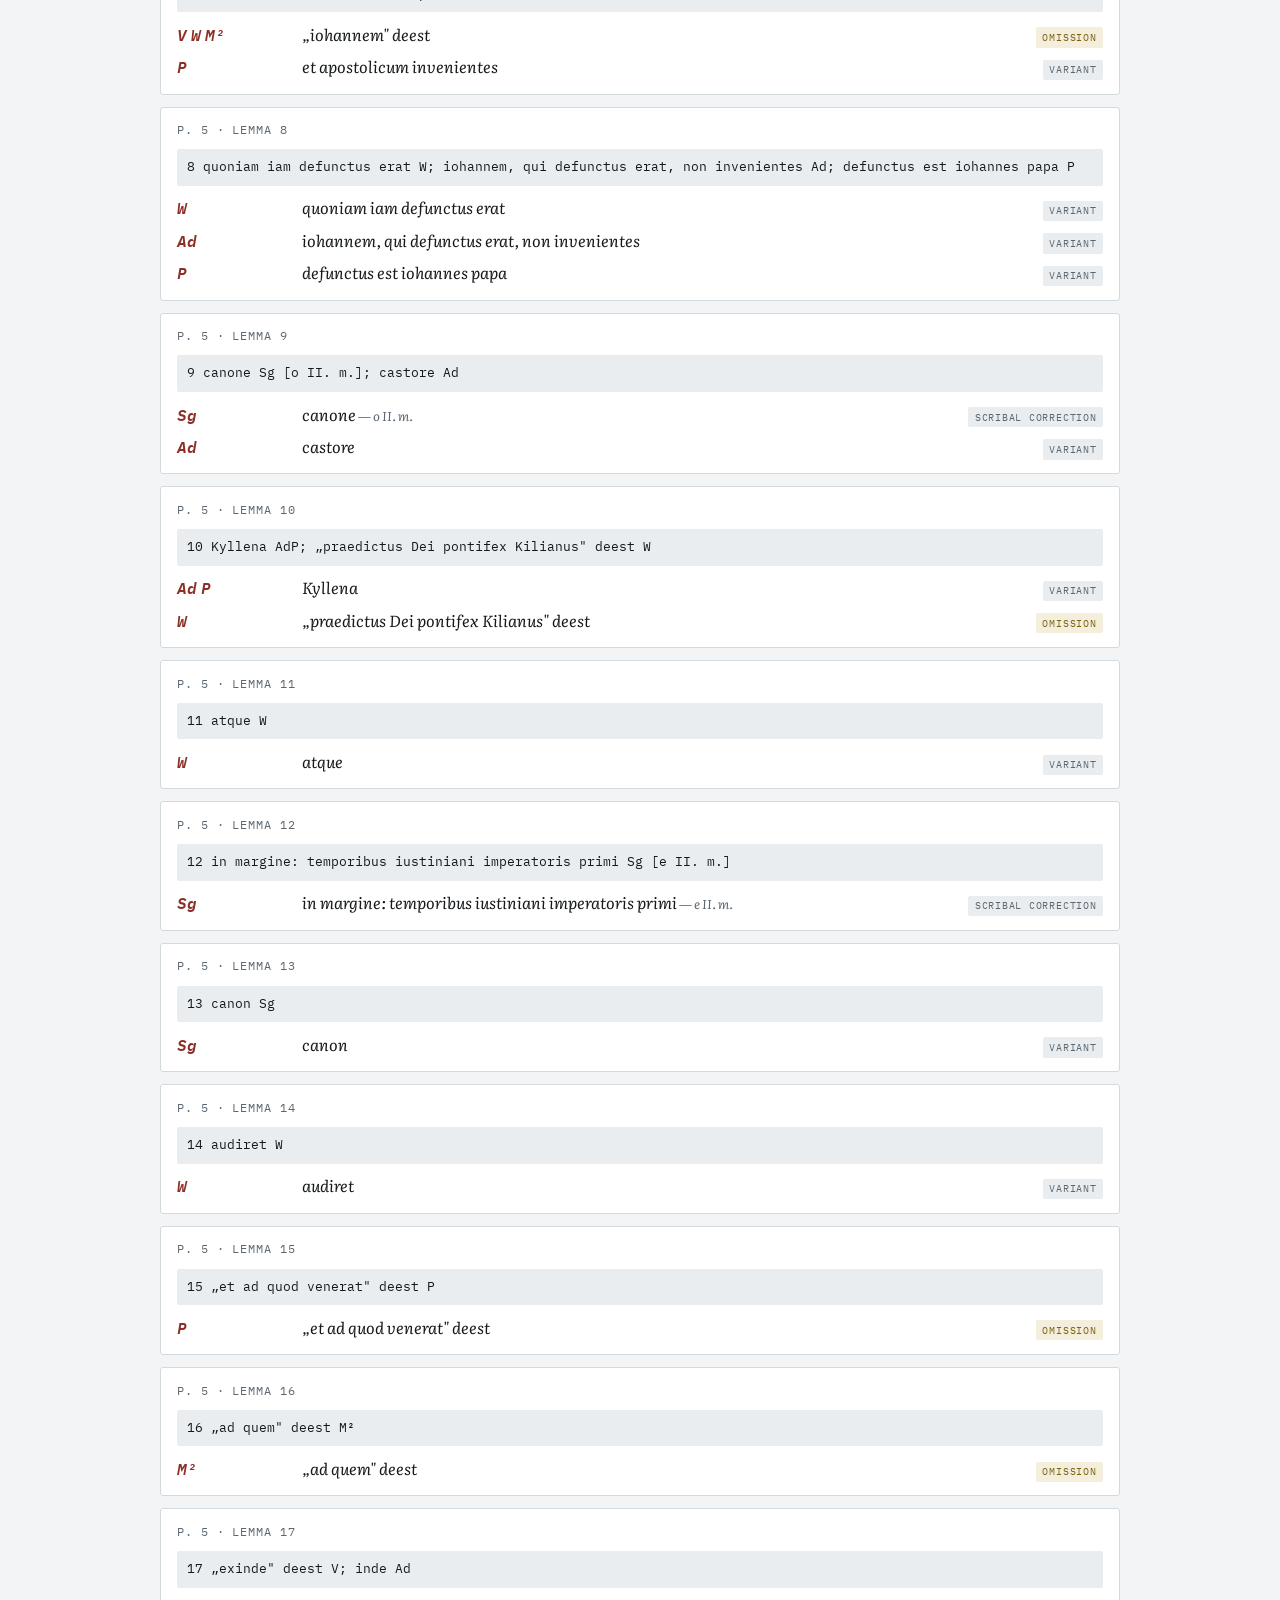
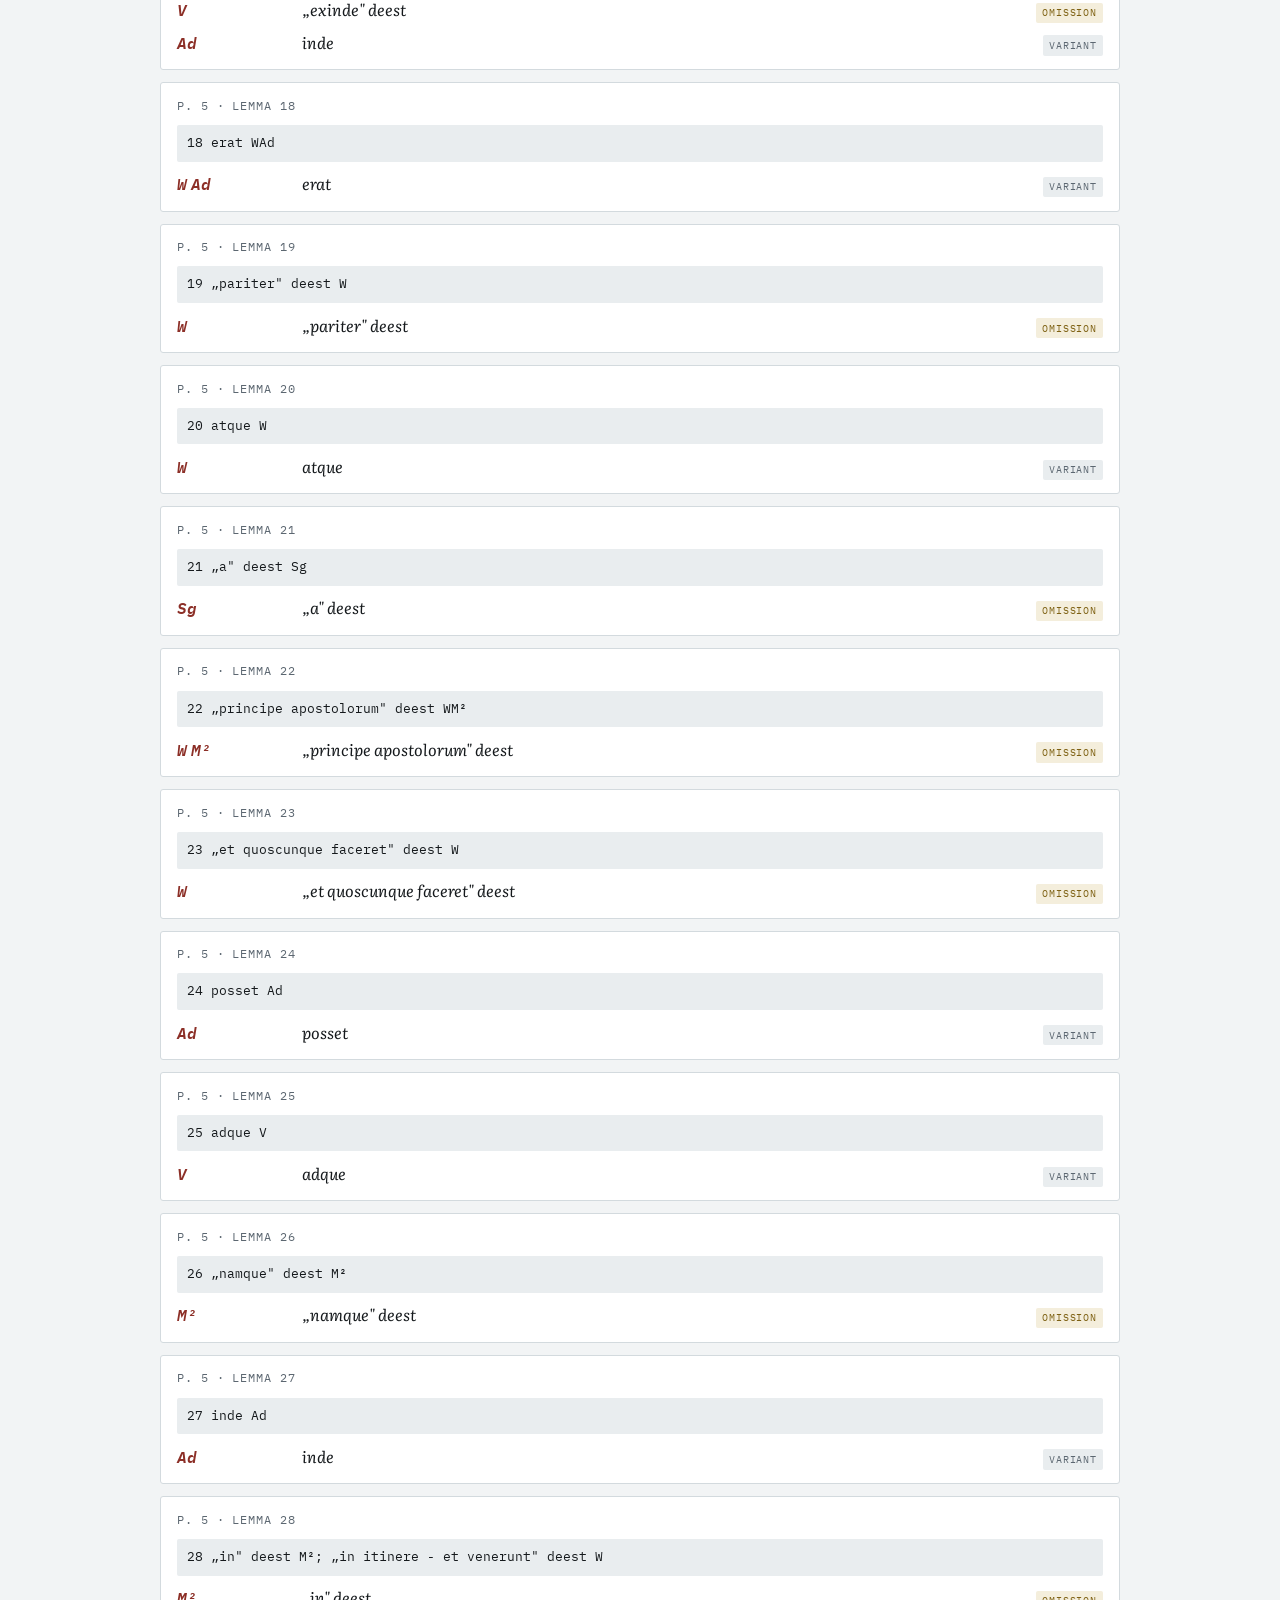
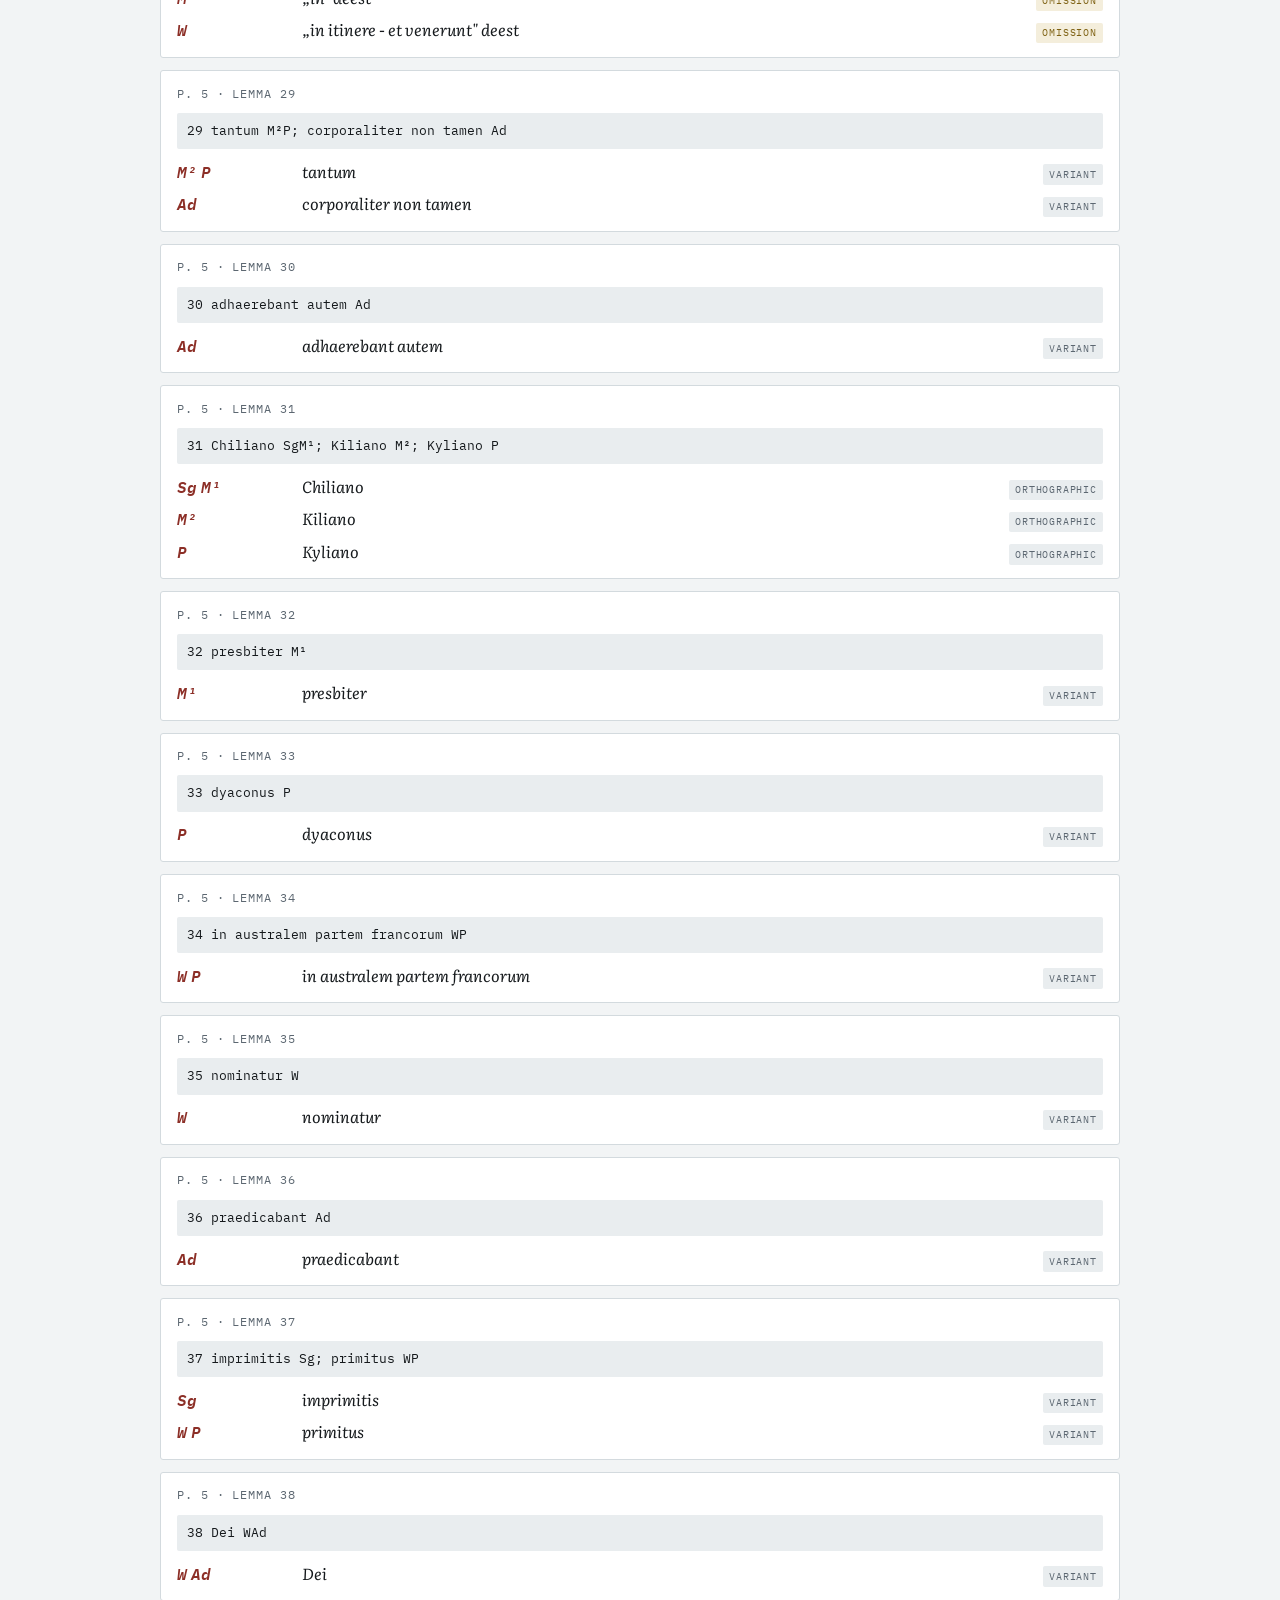
==== commit 9c2551b1: "Link every published page to Grid Adds the GRID doorway (marker KKP-GRID-DOOR-1, placed by Identity/" ====
--- a/docs/collation.html
+++ b/docs/collation.html
@@ -183,4 +183,8 @@
   render();
 });
 </script>
+<!-- KKP-GRID-DOOR-1 · doorway to Grid, the live U.S. power-grid monitor (Identity/tools/grid/install_door.py) -->
+<a id="kkp-grid-door" href="https://nicholaskouns-create.github.io/Identity/grid/" title="Grid · live U.S. power-grid monitor with a certified spectral auditor" aria-label="Open Grid, the live U.S. power-grid monitor" style="position:fixed;left:12px;bottom:12px;z-index:2147483000;display:inline-flex;align-items:center;gap:7px;padding:7px 11px;border-radius:999px;background:rgba(9,11,13,.86);border:1px solid rgba(110,223,212,.38);color:#6edfd4;font:600 10px/1 ui-monospace,SFMono-Regular,Menlo,Consolas,monospace;letter-spacing:.16em;text-decoration:none;-webkit-backdrop-filter:blur(8px);backdrop-filter:blur(8px);box-shadow:0 6px 24px rgba(0,0,0,.35)">GRID</a>
+<script src="https://nicholaskouns-create.github.io/Identity/grid/door.js" defer></script>
+<!-- /KKP-GRID-DOOR-1 -->
 </body></html>
